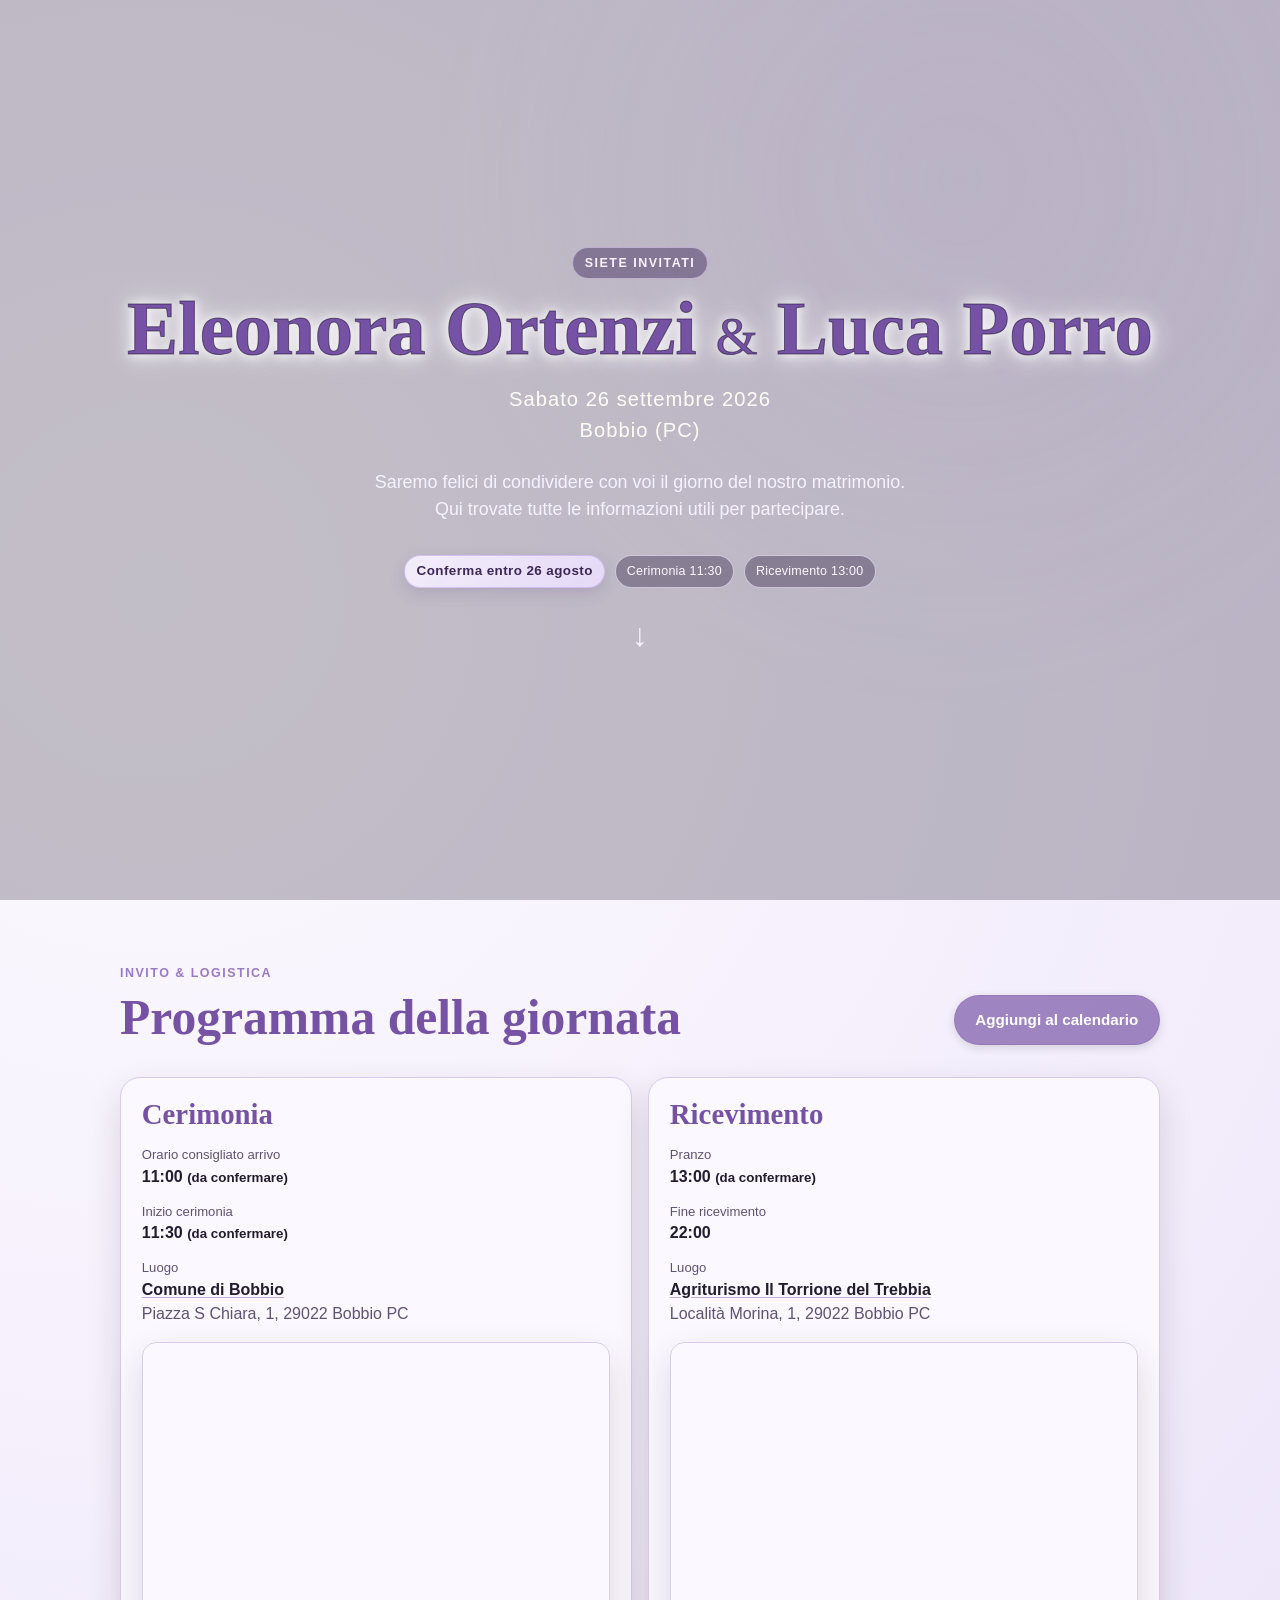
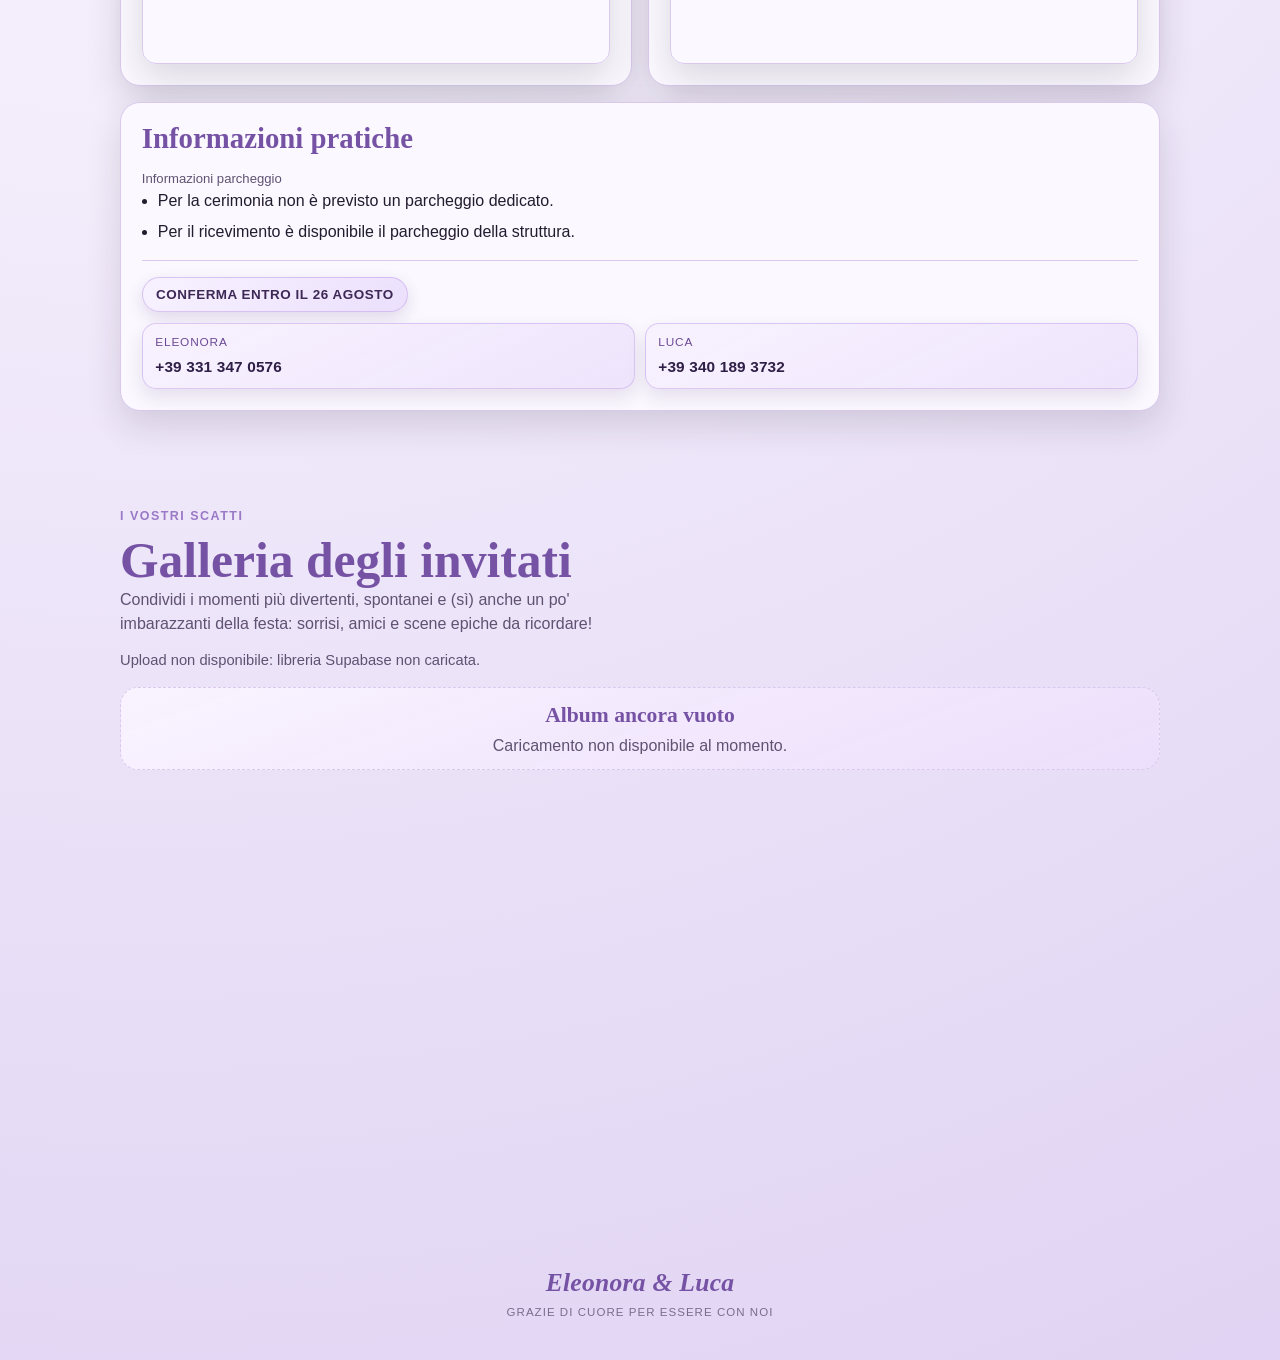
==== index.html @ b0ad031f "feat: improve accessibility and map fallback handling" ====
<!doctype html>
<html lang="it">
  <head>
    <meta charset="UTF-8" />
    <meta name="viewport" content="width=device-width, initial-scale=1.0, viewport-fit=cover" />
    <meta name="theme-color" media="(prefers-color-scheme: light)" content="#e0d3f3" />
    <meta name="theme-color" media="(prefers-color-scheme: dark)" content="#1b1724" />
    <title>Matrimonio Eleonora e Luca</title>
    <meta
      name="description"
      content="Invito al matrimonio di Eleonora Ortenzi e Luca Porro: programma, logistica, mappa e informazioni regalo."
    />
    <link
      rel="preload"
      as="image"
      href="assets/images/hero-light.webp"
      fetchpriority="high"
    />
    <link rel="icon" href="/assets/images/favicon.svg" type="image/svg+xml" />
    <link rel="icon" href="/favicon.png" type="image/png" sizes="32x32" />
    <link rel="shortcut icon" href="/favicon.ico" type="image/x-icon" />
    <link rel="apple-touch-icon" href="/apple-touch-icon.png" />
    <link rel="stylesheet" href="assets/fonts/fonts.css" />
    <link rel="stylesheet" href="styles.min.css" />
  </head>
  <body>
    <a class="skip-link" href="#main-content">Vai al contenuto principale</a>
    <header class="hero" id="top">
      <div class="hero-overlay"></div>
      <picture>
        <source srcset="assets/images/hero-dark.webp" media="(prefers-color-scheme: dark)" />
        <img
          class="hero-photo"
          src="assets/images/hero-light.webp"
          alt="Eleonora e Luca"
          loading="eager"
          fetchpriority="high"
          decoding="async"
          width="1200"
          height="672"
        />
      </picture>
      <div class="hero-content container">
        <p class="eyebrow hero-line">Siete invitati</p>
        <h1 class="hero-line">Eleonora Ortenzi <span>&</span> Luca Porro</h1>
        <p class="hero-date hero-line">Sabato 26 settembre 2026<br />Bobbio (PC)</p>
        <p class="hero-copy hero-line">
          Saremo felici di condividere con voi il giorno del nostro matrimonio.
          <br />Qui trovate tutte le informazioni utili per partecipare.
        </p>
        <div class="hero-badges hero-line" aria-label="Punti chiave della giornata">
          <span class="hero-badge hero-badge-deadline">Conferma entro 26 agosto</span>
          <span class="hero-badge">Cerimonia 11:30</span>
          <span class="hero-badge">Ricevimento 13:00</span>
        </div>
        <a href="#dettagli" class="scroll-cue-only" aria-label="Scorri ai dettagli"
          ><span class="scroll-arrow" aria-hidden="true">↓</span></a
        >
      </div>
    </header>

    <main id="main-content">
      <section class="section invite" id="dettagli">
        <div class="container">
          <div class="section-head program-head">
            <div>
              <p class="eyebrow">Invito & Logistica</p>
              <h2>Programma della giornata</h2>
            </div>
            <a
              class="btn btn-primary"
              id="program-calendar-cta"
              href="assets/calendar/matrimonioeleonoraeluca.ics"
              download
              aria-label="Aggiungi al calendario"
            >
              Aggiungi al calendario
            </a>
          </div>

          <div class="cards-grid program-grid">
            <article class="info-card">
              <h3>Cerimonia</h3>
              <p class="label">Orario consigliato arrivo</p>
              <p class="value">11:00 <small>(da confermare)</small></p>
              <p class="label">Inizio cerimonia</p>
              <p class="value">11:30 <small>(da confermare)</small></p>
              <p class="label">Luogo</p>
              <p class="value">
                <a
                  class="place-link js-map-link"
                  href="https://maps.apple.com/?q=Piazza%20S%20Chiara%2C%201%2C%2029022%20Bobbio%20PC"
                  data-label="Piazza S Chiara, 1, 29022 Bobbio PC"
                  target="_blank"
                  rel="noopener noreferrer"
                  >Comune di Bobbio<br /><span class="address"
                    >Piazza S Chiara, 1, 29022 Bobbio PC</span
                  ></a
                >
              </p>
              <div class="program-map-preview" aria-label="Mappa cerimonia">
                <iframe
                  class="program-map-embed"
                  data-src="https://embed.apple-mapkit.com/v1/embed?center=44.7669%2C9.3854&cameraDistance=475.6549&annotations=%5B%7B%22place%22%3A%22I8F2E9A3E2BA07BFE%22%7D%5D&language=it-IT&colorScheme=adaptive&token=eyJraWQiOiJOSEJaSzRHM1A1IiwidHlwIjoiSldUIiwiYWxnIjoiRVMyNTYifQ.eyJpc3MiOiJEOFVSSjk3UEZQIiwiaWF0IjoxNzc2NDExNzI1LCJvcmlnaW4iOiJ3d3cubHVjYWVsZW9ub3JhLmNvbSIsInNjb3BlIjoibWFwa2l0X2pzIiwiZXhwIjoxNzkzNDg3NjAwfQ.kj8zg_x3Xy-jilOWtFNtoKDtoNHMcQyZ94mWMnDEEvpzFxXF7OlIuaKuA0MHP2CdSH6CIRrdjHng6DvLGBzV4Q"
                  width="500"
                  height="300"
                  frameborder="0"
                  loading="lazy"
                  fetchpriority="low"
                  referrerpolicy="strict-origin-when-cross-origin"
                  allowfullscreen
                  title="Mappa location cerimonia"
                ></iframe>
                <p class="program-map-fallback" data-map-fallback hidden>
                  Se la mappa non si carica, aprila direttamente:
                  <a
                    class="place-link js-map-link"
                    href="https://maps.apple.com/?q=Piazza%20S%20Chiara%2C%201%2C%2029022%20Bobbio%20PC"
                    data-label="Piazza S Chiara, 1, 29022 Bobbio PC"
                    target="_blank"
                    rel="noopener noreferrer"
                    >Apri mappa cerimonia</a
                  >
                </p>
              </div>
            </article>

            <article class="info-card">
              <h3>Ricevimento</h3>
              <p class="label">Pranzo</p>
              <p class="value">13:00 <small>(da confermare)</small></p>
              <p class="label">Fine ricevimento</p>
              <p class="value">22:00</p>
              <p class="label">Luogo</p>
              <p class="value">
                <a
                  class="place-link js-map-link"
                  href="https://maps.apple.com/?q=Agriturismo%20Il%20Torrione%20del%20Trebbia%20Localita%20Morina%201%2029022%20Bobbio%20PC"
                  data-lat="44.76504"
                  data-lon="9.39456"
                  data-label="Agriturismo Il Torrione del Trebbia Località Morina 1 29022 Bobbio PC"
                  target="_blank"
                  rel="noopener noreferrer"
                  >Agriturismo Il Torrione del Trebbia<br /><span class="address"
                    >Località Morina, 1, 29022 Bobbio PC</span
                  ></a
                >
              </p>
              <div class="program-map-preview" aria-label="Mappa ricevimento">
                <iframe
                  class="program-map-embed"
                  data-src="https://embed.apple-mapkit.com/v1/embed?center=44.7816%2C9.3866&cameraDistance=475.5354&annotations=%5B%7B%22place%22%3A%22I79B02C5D7F669F66%22%7D%5D&language=it-IT&colorScheme=adaptive&token=eyJraWQiOiJOSEJaSzRHM1A1IiwidHlwIjoiSldUIiwiYWxnIjoiRVMyNTYifQ.eyJpc3MiOiJEOFVSSjk3UEZQIiwiaWF0IjoxNzc2NDExNzI1LCJvcmlnaW4iOiJ3d3cubHVjYWVsZW9ub3JhLmNvbSIsInNjb3BlIjoibWFwa2l0X2pzIiwiZXhwIjoxNzkzNDg3NjAwfQ.kj8zg_x3Xy-jilOWtFNtoKDtoNHMcQyZ94mWMnDEEvpzFxXF7OlIuaKuA0MHP2CdSH6CIRrdjHng6DvLGBzV4Q"
                  width="500"
                  height="300"
                  frameborder="0"
                  loading="lazy"
                  fetchpriority="low"
                  referrerpolicy="strict-origin-when-cross-origin"
                  allowfullscreen
                  title="Mappa location ricevimento"
                ></iframe>
                <p class="program-map-fallback" data-map-fallback hidden>
                  Se la mappa non si carica, aprila direttamente:
                  <a
                    class="place-link js-map-link"
                    href="https://maps.apple.com/?q=Agriturismo%20Il%20Torrione%20del%20Trebbia%20Localita%20Morina%201%2029022%20Bobbio%20PC"
                    data-lat="44.76504"
                    data-lon="9.39456"
                    data-label="Agriturismo Il Torrione del Trebbia Località Morina 1 29022 Bobbio PC"
                    target="_blank"
                    rel="noopener noreferrer"
                    >Apri mappa ricevimento</a
                  >
                </p>
              </div>
            </article>

            <article class="info-card program-practical">
              <h3>Informazioni pratiche</h3>
              <p class="label">Informazioni parcheggio</p>
              <ul class="practical-list">
                <li>Per la cerimonia non è previsto un parcheggio dedicato.</li>
                <li>Per il ricevimento è disponibile il parcheggio della struttura.</li>
              </ul>
              <div class="contacts-box">
                <p class="label rsvp-deadline">Conferma entro il 26 agosto</p>
                <div class="confirm-chips" aria-label="Contatti conferma">
                  <a class="confirm-chip" href="tel:+393313470576">
                    <span class="confirm-chip-label">Eleonora</span>
                    <span class="confirm-chip-number">+39 331 347 0576</span>
                  </a>
                  <a class="confirm-chip" href="tel:+393401893732">
                    <span class="confirm-chip-label">Luca</span>
                    <span class="confirm-chip-number">+39 340 189 3732</span>
                  </a>
                </div>
              </div>
            </article>

          </div>

        </div>
      </section>

      <section class="section guest-gallery-section" id="foto-invitati">
        <div class="container">
          <div class="guest-gallery-topline">
            <div class="section-head guest-gallery-head">
              <p class="eyebrow">I vostri scatti</p>
              <h2>Galleria degli invitati</h2>
            </div>
            <button class="btn btn-primary" id="guest-upload-trigger" type="button" hidden>
              Aggiungi foto
            </button>
          </div>

          <p class="guest-gallery-copy">
            Condividi i momenti più divertenti, spontanei e (sì) anche un po' imbarazzanti della festa:
            sorrisi, amici e scene epiche da ricordare!
          </p>

          <div class="guest-gallery-empty guest-gallery-teaser" id="guest-gallery-teaser" hidden>
            <strong>Album in arrivo</strong>
            Dal 24 al 29 settembre 2026 si aprirà la condivisione live delle foto.
          </div>

          <input
            id="guest-photos"
            class="visually-hidden"
            type="file"
            accept="image/*"
            multiple
          />
          <label class="visually-hidden" for="guest-photos">Carica foto invitati</label>
          <p class="upload-status" id="upload-status" role="status" aria-live="polite"></p>

          <div class="guest-gallery-live" id="guest-gallery-live">
            <div class="guest-gallery-grid is-empty" id="guest-gallery" aria-live="polite">
              <div class="guest-gallery-empty">
                <strong>Ci siamo quasi</strong>
                Carico le ultime foto condivise...
              </div>
            </div>
          </div>
        </div>
      </section>

      <section class="section gift-section" id="regalo">
        <div class="container">
          <div class="gift-box">
            <p class="eyebrow">Regalo</p>
            <h2>Un pensiero per il nostro viaggio insieme</h2>
            <p>
              La vostra presenza sarà il regalo più bello. Se desiderate farci un
              pensiero, potete contribuire al nostro viaggio di nozze.
            </p>
            <div class="iban-box">
              <p class="label">IBAN</p>
              <p class="iban-hint">Clicca per copiare</p>
              <p
                class="iban iban-copy"
                id="iban-text"
                role="button"
                tabindex="0"
                aria-label="Copia IBAN"
              >
                IT64N0306909504100000063522
              </p>
              <p class="copy-feedback" id="copy-feedback" role="status" aria-live="polite"></p>
            </div>
            <p class="causal">Causale facoltativa: “Regalo matrimonio Eleonora e Luca”</p>
          </div>
        </div>
      </section>

    </main>

    <div class="photo-lightbox" id="photo-lightbox" aria-hidden="true">
      <button class="lightbox-close" id="lightbox-close" type="button" aria-label="Chiudi foto">
        ×
      </button>
      <button class="lightbox-nav lightbox-prev" id="lightbox-prev" type="button" aria-label="Foto precedente">
        ‹
      </button>
      <figure class="lightbox-frame">
        <img id="lightbox-image" alt="Foto invitati a schermo intero" />
      </figure>
      <button class="lightbox-nav lightbox-next" id="lightbox-next" type="button" aria-label="Foto successiva">
        ›
      </button>
    </div>

    <div class="author-modal" id="author-modal" aria-hidden="true">
      <div class="author-modal-dialog" role="dialog" aria-modal="true" aria-labelledby="author-modal-title">
        <button class="author-modal-close" id="author-modal-close" type="button" aria-label="Chiudi">
          ×
        </button>
        <p class="eyebrow">Prima di caricare</p>
        <h3 id="author-modal-title">Come ti chiami?</h3>
        <p class="author-modal-copy">Usiamo il tuo nome come autore delle foto.</p>
        <form class="author-modal-form" id="author-modal-form">
          <label class="author-modal-label" for="author-name-input">Nome</label>
          <input
            class="author-modal-input"
            id="author-name-input"
            name="authorName"
            type="text"
            maxlength="40"
            autocomplete="name"
            required
          />
          <p class="author-modal-error" id="author-modal-error" role="status" aria-live="polite"></p>
          <div class="author-modal-actions">
            <button class="btn btn-secondary" id="author-modal-cancel" type="button">Annulla</button>
            <button class="btn btn-primary" type="submit">Continua</button>
          </div>
        </form>
      </div>
    </div>

    <footer class="footer">
      <div class="container">
        <p>Eleonora & Luca</p>
        <p>Grazie di cuore per essere con noi</p>
      </div>
    </footer>

    <script defer src="config.js"></script>
    <script defer src="script.min.js"></script>

    <!--
             .-'-.
            / .-. \
           |  \_/  |     Eleonora + Luca
            \     /      con affetto e qualche riga di codice
             `-.-'
              / \
             /___\

           _   _   _   _   _   _   _   _
          / \ / \ / \ / \ / \ / \ / \ / \
         ( C | r | e | a | t | o |   | d )
          \_/ \_/ \_/ \_/ \_/ \_/ \_/ \_/
           _   _   _   _   _   _   _   _
          / \ / \ / \ / \ / \ / \ / \ / \
         ( a |   | S | e | b | a | s | t )
          \_/ \_/ \_/ \_/ \_/ \_/ \_/ \_/
           _   _   _
          / \ / \ / \
         ( i | a | n )
          \_/ \_/ \_/
                 _
                ( )
                 V
               Sebastiano
    -->
  </body>
</html>
---- styles.min.css ----
:root{--bg:#f2ecfb;--bg-soft:#e8ddf6;--card:#fbf8ff;--text:#231b2e;--muted:#5f5272;--accent:#9a79c6;--accent-dark:#7552a4;--border:#d8c9ed;--shadow:0 14px 35px rgba(35, 27, 46, 0.14);--shadow-hover:0 18px 42px rgba(35, 27, 46, 0.2);--content-gutter:clamp(16px, 4vw, 40px);color-scheme:light dark}*{box-sizing:border-box}[hidden]{display:none!important}html{scroll-behavior:smooth;background:radial-gradient(circle at 12% 20%,#fdfaff 0,var(--bg) 45%,#e0d3f3 100%);min-height:100%;-webkit-text-size-adjust:100%;text-size-adjust:100%}body{margin:0;font-family:Manrope,sans-serif;color:var(--text);background:radial-gradient(circle at 12% 20%,#fdfaff 0,var(--bg) 45%,#e0d3f3 100%);line-height:1.5;min-height:100%;position:relative;overflow-x:hidden}.skip-link{position:absolute;left:12px;top:-44px;z-index:9999;padding:.55rem .85rem;border-radius:.6rem;background:#1f1730;color:#fff;text-decoration:none;font-weight:700;transition:top 120ms}.skip-link:focus-visible{top:12px;outline:#fff solid 2px;outline-offset:2px}body::after,body::before{content:"";position:fixed;width:clamp(220px,32vw,420px);aspect-ratio:1;border-radius:50%;pointer-events:none;z-index:-1;filter:blur(5px);opacity:.45;animation:24s ease-in-out infinite ambientBlob}body::before{top:-80px;right:-110px;background:radial-gradient(circle,rgba(214,178,255,.48),transparent 70%)}body::after{bottom:-110px;left:-90px;background:radial-gradient(circle,rgba(142,192,255,.4),transparent 70%);animation-delay:-8s}@keyframes ambientBlob{0%,100%{transform:translate3d(0,0,0) scale(1)}50%{transform:translate3d(14px,-18px,0) scale(1.07)}}img{max-width:100%;display:block}.container{width:min(1120px,100%);margin:0 auto;padding-left:var(--content-gutter);padding-right:var(--content-gutter)}main{padding-left:max(0px,calc(constant(safe-area-inset-left) - var(--content-gutter)));padding-right:max(0px,calc(constant(safe-area-inset-right) - var(--content-gutter)));padding-left:max(0px,calc(env(safe-area-inset-left) - var(--content-gutter)));padding-right:max(0px,calc(env(safe-area-inset-right) - var(--content-gutter)))}.section{padding:2rem 0;scroll-margin-top:calc(env(safe-area-inset-top) + 0.75rem)}main>.section:first-of-type{padding:4rem 0}main .section{content-visibility:auto;contain-intrinsic-size:1px 860px}.eyebrow{text-transform:uppercase;letter-spacing:.12em;color:var(--accent);font-size:.78rem;font-weight:600;margin:0 0 .5rem}h1,h2,h3{font-family:"EB Garamond",serif;line-height:1.1;margin:0;color:var(--accent-dark)}h1{font-size:clamp(2.4rem, 6vw, 5rem);font-weight:600}h2{font-size:clamp(2rem, 4vw, 3.1rem);font-weight:600}h3{font-size:1.8rem;margin-bottom:.9rem}p{margin:0}.btn{display:inline-flex;align-items:center;justify-content:center;border:1px solid rgba(130,103,165,.26);text-decoration:none;border-radius:999px;padding:.8rem 1.3rem;font-weight:600;font-size:.95rem;color:#fff;background:rgba(117,82,164,.68);box-shadow:0 3px 10px rgba(35,27,46,.14);transition:background-color 180ms,border-color 180ms,box-shadow 180ms,transform 180ms,filter 180ms;cursor:pointer;position:relative;overflow:hidden}.btn-primary{border-color:rgba(130,103,165,.32);background:rgba(117,82,164,.68)}.btn:focus-visible,.btn:hover{transform:translateY(-1px);box-shadow:0 6px 14px rgba(35,27,46,.18);filter:saturate(112%)}.btn:focus-visible{outline:rgba(117,82,164,.35) solid 2px;outline-offset:2px}.btn-primary:focus-visible,.btn-primary:hover{background:rgba(107,74,151,.76)}.btn-secondary{border-color:rgba(130,103,165,.24);color:var(--accent-dark);background:rgba(255,255,255,.52)}.btn-secondary:focus-visible,.btn-secondary:hover{background:rgba(255,255,255,.62)}.hero{position:relative;min-height:100vh;min-height:100dvh;min-height:100svh;display:flex;align-items:center;overflow:hidden;padding-top:0;padding-bottom:calc(1rem + env(safe-area-inset-bottom))}.hero-photo{position:absolute;inset:0;width:100%;height:100%;object-fit:cover;z-index:0;transition:transform .3s ease-out}.hero-overlay{position:absolute;inset:0;background:linear-gradient(to top,rgba(28,20,41,.26),rgba(28,20,41,.26)),radial-gradient(circle at 75% 20%,rgba(230,210,255,.14),transparent 44%);z-index:1}.hero-content{position:relative;z-index:2;color:#fffdf8;text-align:center;padding-top:calc(1rem + env(safe-area-inset-top));padding-left:calc(var(--content-gutter) + env(safe-area-inset-left));padding-right:calc(var(--content-gutter) + env(safe-area-inset-right))}.hero-line{opacity:1;transform:none}.hero-content h1{-webkit-text-stroke:1px rgba(34,21,54,0.6);text-stroke:1px rgba(34,21,54,0.6);text-shadow:0 0 26px rgba(255,255,255,.92),0 0 10px rgba(255,255,255,.75),0 2px 14px rgba(255,255,255,.55)}.hero-content .eyebrow{display:inline-block;color:#f9f2ff;background:rgba(63,41,93,.46);border:1px solid rgba(238,224,255,.55);border-radius:999px;padding:.35rem .75rem}.hero-content h1 span{font-size:.7em;font-weight:500}.hero-date{margin-top:.8rem;font-size:1.26rem;letter-spacing:.05em}.hero-copy{width:min(660px,90%);margin:1.5rem auto 2rem;font-size:1.12rem;line-height:1.5;color:#f6f1ff}.hero-badges{display:flex;gap:.6rem;justify-content:center;flex-wrap:wrap;margin-top:.35rem;margin-bottom:1.35rem}.hero-badge{display:inline-flex;align-items:center;border-radius:999px;padding:.34rem .7rem;border:1px solid rgba(246,235,255,.65);background:rgba(32,18,52,.35);color:#fff8ff;font-size:.78rem;letter-spacing:.02em}.hero-badge-deadline{font-size:.84rem;font-weight:800;letter-spacing:.03em;border:1px solid rgba(182,146,228,.46);background:linear-gradient(140deg,rgba(247,241,255,.92),rgba(233,220,252,.9));color:#3d2856;box-shadow:0 6px 16px rgba(89,59,127,.16)}.scroll-cue-only{display:inline-flex;align-items:center;justify-content:center;margin-top:.6rem;text-decoration:none;color:#f9f2ff;opacity:.95;transition:opacity 220ms}.scroll-cue-only:focus-visible,.scroll-cue-only:hover{opacity:1}.scroll-arrow{display:inline-block;font-size:2rem;line-height:1;animation:1.2s ease-in-out infinite scrollHint}@keyframes scrollHint{0%,100%{transform:translateY(0);opacity:.9}50%{transform:translateY(4px);opacity:1}}.section-head{margin-bottom:2rem}.program-head{display:flex;justify-content:space-between;align-items:flex-end;gap:1rem;flex-wrap:nowrap}.program-head>div{min-width:0;flex:1}#program-calendar-cta{flex-shrink:0;white-space:nowrap}.cards-grid{display:grid;grid-template-columns:repeat(3,minmax(0,1fr));gap:1rem}.program-grid{grid-template-columns:repeat(2,minmax(0,1fr))}.program-practical{grid-column:1/-1}.info-card{background:var(--card);border:1px solid var(--border);border-radius:20px;padding:1.3rem;box-shadow:var(--shadow);transition:transform 320ms,box-shadow 320ms,border-color 220ms;transform-style:preserve-3d}.info-card:hover{transform:translateY(-5px);box-shadow:var(--shadow-hover);border-color:rgba(154,121,198,.48)}.label{color:var(--muted);font-size:.82rem;margin-top:.8rem}.value{font-size:1rem;font-weight:600;margin-top:0}.address{display:inline-block;color:var(--muted);font-weight:400}.place-link{color:inherit;text-decoration-color:rgba(117,82,164,0.45);text-underline-offset:2px}.place-link:focus-visible,.place-link:hover{color:var(--accent-dark)}.practical-list{padding-left:1rem;margin:0}.practical-list li+li{margin-top:.45rem}.contacts-box{margin-top:1rem;padding-top:1rem;border-top:1px solid var(--border)}.rsvp-deadline{display:inline-block;margin-top:0;margin-bottom:.7rem;padding:.4rem .82rem;border-radius:999px;font-size:.84rem;font-weight:800;letter-spacing:.04em;text-transform:uppercase;color:#3d2856;border:1px solid rgba(182,146,228,.46);background:linear-gradient(140deg,rgba(247,241,255,.92),rgba(233,220,252,.9));box-shadow:0 6px 16px rgba(89,59,127,.16)}.confirm-chips{display:grid;grid-template-columns:repeat(2,minmax(0,1fr));gap:.6rem}.confirm-chip{display:flex;flex-direction:column;gap:.18rem;padding:.62rem .78rem;border-radius:14px;border:1px solid rgba(182,146,228,.42);background:linear-gradient(155deg,rgba(248,242,255,.95),rgba(236,225,252,.9));color:#2f1f46;text-decoration:none;box-shadow:0 8px 18px rgba(69,43,102,.12);transition:transform 180ms,box-shadow 180ms,border-color 180ms}.confirm-chip:focus-visible,.confirm-chip:hover{transform:translateY(-2px);border-color:rgba(145,107,201,.55);box-shadow:0 10px 22px rgba(69,43,102,.18)}.confirm-chip-label{font-size:.74rem;letter-spacing:.07em;text-transform:uppercase;color:#6b4a95}.confirm-chip-number{font-size:.96rem;font-weight:700;letter-spacing:.01em}.program-map-preview{position:relative;border-radius:14px;overflow:hidden;border:1px solid var(--border);background:rgba(251,248,255,.85);box-shadow:var(--shadow);margin-top:1rem;transition:transform .3s}.info-card:hover .program-map-preview{transform:translateY(-2px) scale(1.01)}.program-map-embed{display:block;width:100%;height:320px;min-height:320px;border:0;background:0 0}.program-map-fallback{margin:0;padding:.7rem .85rem;font-size:.93rem;color:var(--muted);border-top:1px solid rgba(145,107,201,.2);background:rgba(255,255,255,.72)}.guest-gallery-copy{color:var(--muted);max-width:60ch}.guest-gallery-live{margin-top:.95rem}.guest-gallery-empty.guest-gallery-teaser{margin:1.2rem 0 .6rem}.guest-gallery-topline{display:flex;justify-content:space-between;align-items:center;gap:1rem}.guest-gallery-head{margin-bottom:0}.gallery-page-title{font-size:clamp(2rem, 4.5vw, 3.2rem)}.guest-gallery-topline .btn{flex-shrink:0}.gallery-page .section{padding-top:calc(2.2rem + env(safe-area-inset-top));padding-bottom:calc(2.4rem + env(safe-area-inset-bottom));background:0 0}.gallery-page .container,.gallery-page main{background:0 0}.gallery-page{min-height:100vh}.gallery-page main .section{content-visibility:visible;contain-intrinsic-size:auto}.gallery-page .guest-gallery-topline{animation:420ms both galleryFadeUp}.gallery-page .guest-gallery-copy{animation:460ms 80ms both galleryFadeUp}.gallery-page .upload-status{animation:460ms 130ms both galleryFadeUp}.gallery-page .guest-gallery-grid{animation:.5s 170ms both galleryFadeUp}@keyframes galleryFadeUp{from{opacity:0;transform:translateY(12px)}to{opacity:1;transform:translateY(0)}}.upload-status{margin:.8rem 0 0;color:var(--muted);font-size:.92rem}.btn:disabled{opacity:.6;cursor:not-allowed;transform:none}.visually-hidden{position:absolute;width:1px;height:1px;padding:0;margin:-1px;overflow:hidden;clip:rect(0,0,0,0);white-space:nowrap;border:0}.guest-gallery-grid{margin-top:1rem;display:grid;grid-template-columns:repeat(12,minmax(0,1fr));grid-auto-flow:dense;gap:.72rem;padding:.1rem}.guest-gallery-grid.is-empty{display:block;padding:0;width:100%;max-width:none}.guest-gallery-grid::-webkit-scrollbar{display:none}.guest-photo-card{margin:0;position:relative;grid-column:span 3;border-radius:16px;overflow:hidden;cursor:zoom-in;background:rgba(255,255,255,.42);border:1px solid rgba(114,93,144,.16);transition:transform .3s,box-shadow .3s,border-color .3s}.guest-photo-card.is-loading::after{content:'';position:absolute;inset:0;z-index:1;background-image:linear-gradient(110deg,rgba(255,255,255,0) 28%,rgba(255,255,255,.68) 50%,rgba(255,255,255,0) 72%);background-size:220% 100%;animation:1.15s linear infinite guestPhotoShimmer;pointer-events:none}.guest-photo-card:hover{transform:translateY(-4px);box-shadow:0 14px 26px rgba(16,10,24,.24);border-color:rgba(154,121,198,.42)}.guest-photo-card::before{content:'';display:block;padding-top:118%}.guest-photo-card.is-wide{grid-column:span 6}.guest-photo-card.is-tall{grid-column:span 3}.guest-photo-card.is-wide::before{padding-top:60%}.guest-photo-card.is-tall::before{padding-top:145%}.guest-photo-card img{position:absolute;inset:0;width:100%;display:block;border-radius:0;border:0;box-shadow:none;height:100%;opacity:0;object-fit:cover;transition:transform 550ms,opacity 260ms}.guest-photo-card img.is-loaded{opacity:1}.guest-photo-card:hover img{transform:scale(1.06)}.guest-photo-author{position:absolute;left:0;right:0;bottom:0;margin:0;padding:1.1rem .8rem .65rem;font-size:.8rem;font-weight:600;letter-spacing:.01em;color:rgba(255,251,255,.96);background:linear-gradient(to top,rgba(19,12,30,.62),rgba(19,12,30,0));text-shadow:0 1px 2px rgba(8,5,12,.35);pointer-events:none}@keyframes guestPhotoShimmer{0%{background-position:130% 0}100%{background-position:-130% 0}}.guest-gallery-empty{width:100%;max-width:none;margin:0;padding:.68rem .78rem;border-radius:18px;border:1px dashed var(--border);background:linear-gradient(160deg,rgba(250,244,255,.94),rgba(236,222,251,.92));color:var(--muted);text-align:center;box-sizing:border-box}.guest-gallery-empty strong{display:block;color:var(--accent-dark);font-family:"EB Garamond",serif;font-size:1.35rem;margin-bottom:.18rem}.gallery-sentinel{height:1px}.photo-lightbox{position:fixed;inset:0;z-index:40;display:none;align-items:center;justify-content:center;gap:.8rem;background:rgba(10,8,16,.88);padding:1rem}.photo-lightbox.is-open{display:flex}.author-modal{position:fixed;inset:0;z-index:45;display:none;align-items:center;justify-content:center;padding:1rem;background:rgba(20,14,30,.42);backdrop-filter:blur(4px);-webkit-backdrop-filter:blur(4px)}.author-modal.is-open{display:flex}.author-modal-dialog{position:relative;width:min(460px,100%);padding:1.25rem 1.25rem 1.1rem;border-radius:18px;border:1px solid rgba(133,109,166,.24);background:linear-gradient(160deg,rgba(251,246,255,.97),rgba(242,233,252,.94));box-shadow:0 16px 38px rgba(32,24,45,.2)}.author-modal-close{position:absolute;top:.7rem;right:.7rem;width:2rem;height:2rem;border-radius:999px;border:1px solid rgba(133,109,166,.26);background:rgba(255,255,255,.65);color:var(--accent-dark);cursor:pointer;font-size:1.35rem;line-height:1}.author-modal-copy{margin-top:.55rem;color:var(--muted)}.author-modal-form{margin-top:1rem}.author-modal-label{display:block;margin-bottom:.38rem;font-size:.83rem;font-weight:600;color:var(--muted)}.author-modal-input{width:100%;border:1px solid rgba(133,109,166,.26);border-radius:12px;padding:.7rem .82rem;font:inherit;color:var(--text);background:rgba(255,255,255,.78)}.author-modal-input:focus-visible{outline:rgba(117,82,164,.35) solid 2px;outline-offset:1px}.author-modal-error{min-height:1.2rem;margin-top:.5rem;font-size:.83rem;color:#9b3552}.author-modal-actions{margin-top:.6rem;display:flex;justify-content:flex-end;gap:.55rem}.lightbox-frame{margin:0;width:min(1100px,88vw);height:min(82vh,760px)}.lightbox-frame img{width:100%;height:100%;object-fit:contain;border-radius:14px}.lightbox-close,.lightbox-nav{border:1px solid rgba(255,255,255,.25);background:rgba(255,255,255,.14);color:#fff;cursor:pointer}.lightbox-close{position:absolute;top:1rem;right:1rem;width:2.6rem;height:2.6rem;border-radius:999px;font-size:1.8rem;line-height:1}.lightbox-nav{width:2.6rem;height:2.6rem;border-radius:999px;font-size:1.8rem;line-height:1}body.author-modal-open,body.lightbox-open{overflow:hidden}.gift-box{width:100%;max-width:none;margin:0;box-sizing:border-box;text-align:center;background:linear-gradient(170deg,rgba(244,238,255,.88),rgba(230,218,248,.95));border:1px solid var(--border);border-radius:24px;box-shadow:var(--shadow);padding:clamp(1.2rem,2vw,2.2rem);transition:transform 320ms,box-shadow 320ms}.gift-box:hover{transform:translateY(-4px);box-shadow:var(--shadow-hover)}.gift-section{padding-bottom:2.2rem}.gift-box>p{color:var(--muted);margin-top:1rem}.iban-box{width:100%;max-width:100%;margin:.35rem auto 0;padding:.85rem .8rem;border:1px dashed var(--accent);border-radius:16px;background:rgba(248,244,255,.78);box-sizing:border-box}.iban{font-family:"EB Garamond",serif;font-size:clamp(.98rem, 1.8vw, 1.28rem);font-weight:600;letter-spacing:.015em;font-variant-numeric:tabular-nums;line-height:1.35;white-space:normal;word-break:break-word;overflow-wrap:anywhere;color:var(--accent-dark)}.iban-copy{cursor:pointer}.iban-sep{color:rgba(95,82,114,.32);font-size:.66em;margin:0 .04em}.iban-hint{margin-top:.35rem;font-size:.82rem;color:rgba(95,82,114,.32)}.copy-feedback{min-height:1.4rem;margin-top:.5rem;font-size:.9rem;color:var(--accent-dark)}.causal{margin-top:1rem;font-size:.95rem}.checklist-grid{display:grid;grid-template-columns:repeat(2,minmax(0,1fr));gap:.9rem}.check-card{padding:1.1rem;border:1px solid var(--border);border-radius:16px;background:var(--card)}.check-card ul{margin:.3rem 0 0;padding-left:1rem}.check-card li+li{margin-top:.35rem}.footer{padding:1.2rem 0 2.4rem;text-align:center;color:rgba(95,82,114,.7)}.footer .container{display:grid;gap:.4rem}.footer p{margin:0}.footer p:first-child{font-family:"EB Garamond",serif;font-size:clamp(1.25rem, 2.2vw, 1.6rem);font-weight:600;font-style:italic;letter-spacing:.01em;line-height:1.15;color:var(--accent-dark);text-shadow:none}.footer p:last-child{font-family:Manrope,sans-serif;font-size:.72rem;font-weight:500;letter-spacing:.09em;text-transform:uppercase;color:rgba(95,82,114,.8)}.footer p+p{margin-top:0}.easter-egg-target{cursor:pointer;-webkit-user-select:none;user-select:none;-webkit-touch-callout:none;-webkit-tap-highlight-color:transparent}.easter-egg-target:focus-visible{outline:rgba(117,82,164,.45) solid 2px;outline-offset:3px;border-radius:10px}.easter-egg-toast{position:fixed;right:max(.9rem,calc(.9rem + env(safe-area-inset-right)));bottom:max(.9rem,calc(.9rem + env(safe-area-inset-bottom)));width:min(420px,calc(100vw - 1.8rem));border-radius:16px;border:1px solid rgba(133,109,166,.35);background:linear-gradient(160deg,rgba(255,248,228,.96),rgba(244,229,255,.95));box-shadow:0 16px 34px rgba(35,27,46,.24);padding:.92rem .95rem .85rem;z-index:43;opacity:0;transform:translate3d(0,14px,0) scale(.98);transition:opacity 260ms,transform 260ms}.easter-egg-toast.is-visible{opacity:1;transform:translate3d(0,0,0) scale(1)}.easter-egg-toast strong{display:block;color:#5f3a88;font-family:"EB Garamond",serif;font-size:1.2rem;line-height:1.15}.easter-egg-toast p{margin-top:.3rem;color:#47375e;font-size:.94rem;line-height:1.35}.easter-egg-dismiss{margin-top:.6rem;border:1px solid rgba(117,82,164,.24);border-radius:999px;background:rgba(255,255,255,.72);color:#5f3a88;font-size:.82rem;font-weight:700;text-transform:uppercase;letter-spacing:.06em;padding:.3rem .72rem;cursor:pointer}.easter-egg-dismiss:focus-visible{outline:rgba(117,82,164,.35) solid 2px;outline-offset:1px}.easter-confetti-layer{position:fixed;inset:0;z-index:42;overflow:hidden;pointer-events:none}.easter-confetti-piece{position:absolute;top:-12vh;left:0;width:var(--piece-size,10px);height:var(--piece-size,10px);border-radius:3px;background:var(--piece-color,#fff);box-shadow:0 0 0 1px rgba(255,255,255,.25);opacity:0;animation:easterConfettiFall var(--fall-duration,3s) ease-in var(--fall-delay,0s) forwards}@keyframes easterConfettiFall{0%{opacity:0;transform:translate3d(0,-8vh,0) rotate(0)}10%{opacity:.98}100%{opacity:0;transform:translate3d(var(--drift,0),108vh,0) rotate(var(--piece-rotate,180deg))}}.reveal-item{opacity:0;transform:translate3d(0,28px,0);transition:opacity 680ms,transform 680ms}.reveal-item[data-reveal=left]{transform:translate3d(-34px,12px,0)}.reveal-item[data-reveal=right]{transform:translate3d(34px,12px,0)}.reveal-item[data-reveal=zoom]{transform:translate3d(0,18px,0) scale(.96)}.reveal-item.is-visible{opacity:1;transform:translate3d(0,0,0) scale(1)}@media (prefers-color-scheme:dark){:root{--bg:#1b1724;--bg-soft:#231d2f;--card:#2a2238;--text:#f3ecff;--muted:#c2b4db;--accent:#c6a6f4;--accent-dark:#a97ee5;--border:#4f4169;--shadow:0 16px 36px rgba(6, 3, 12, 0.5)}body,html{background:radial-gradient(circle at 12% 20%,#2a2238 0,var(--bg) 45%,#110e18 100%)}.btn{border-color:rgba(198,166,244,.28);background:rgba(90,68,122,.58);color:#f4eaff;box-shadow:0 4px 12px rgba(5,3,10,.26)}.btn-primary{border-color:rgba(198,166,244,.34);background:rgba(122,93,166,.68)}.btn-primary:focus-visible,.btn-primary:hover{background:rgba(134,103,180,.72)}.btn-secondary{border-color:rgba(198,166,244,.26);background:rgba(58,46,78,.5);color:#ecdfff}.btn-secondary:focus-visible,.btn-secondary:hover{background:rgba(66,52,90,.56)}.btn:focus-visible{outline-color:rgba(198,166,244,.42)}.author-modal{background:rgba(8,6,13,.54)}.author-modal-dialog{border-color:rgba(198,166,244,.28);background:linear-gradient(165deg,rgba(45,36,61,.96),rgba(31,25,44,.94));box-shadow:0 16px 34px rgba(5,3,10,.42)}.author-modal-close{border-color:rgba(198,166,244,.28);background:rgba(72,58,98,.58);color:#f4eaff}.author-modal-input{border-color:rgba(198,166,244,.32);color:#f4eaff;background:rgba(75,60,103,.42)}.author-modal-error{color:#ffb6c9}.hero-overlay{background:linear-gradient(to top,rgba(10,7,15,.3),rgba(10,7,15,.3)),radial-gradient(circle at 75% 20%,rgba(156,120,214,.1),transparent 42%);backdrop-filter:blur(10px) saturate(128%);-webkit-backdrop-filter:blur(10px) saturate(128%)}.hero-content .eyebrow{background:rgba(14,10,22,.68);border-color:rgba(206,181,241,.58)}.hero-content h1{-webkit-text-stroke:1px rgba(10,7,16,0.78);text-stroke:1px rgba(10,7,16,0.78)}.program-map-preview{background:rgba(31,26,42,.9)}.guest-gallery-empty{border-color:rgba(198,166,244,.36);background:linear-gradient(160deg,rgba(50,40,69,.94),rgba(35,28,48,.92));color:rgba(226,212,249,.9)}.guest-gallery-empty strong{color:#dcc6ff}.gift-box{background:linear-gradient(170deg,rgba(45,36,62,.92),rgba(30,24,42,.95))}.iban-box{background:rgba(26,21,37,.8)}.iban-hint,.iban-sep{color:rgba(216,198,245,.5)}.footer p:last-child{color:rgba(236,224,255,.9)}.easter-egg-toast{border-color:rgba(198,166,244,.38);background:linear-gradient(165deg,rgba(53,42,70,.96),rgba(39,31,54,.95));box-shadow:0 16px 34px rgba(5,3,10,.46)}.easter-egg-dismiss,.easter-egg-toast p,.easter-egg-toast strong{color:#eedffd}.easter-egg-dismiss{border-color:rgba(198,166,244,.36);background:rgba(98,78,128,.58)}body::before{background:radial-gradient(circle,rgba(156,120,214,.42),transparent 70%)}body::after{background:radial-gradient(circle,rgba(111,146,201,.34),transparent 70%)}.hero-badge{background:rgba(10,8,16,.56);border-color:rgba(214,192,245,.56)}.hero-badge-deadline,.rsvp-deadline{color:#f1e5ff;border-color:rgba(198,166,244,.4);background:linear-gradient(140deg,rgba(66,51,91,.94),rgba(48,37,68,.92));box-shadow:0 8px 18px rgba(8,5,14,.34)}.confirm-chip{border-color:rgba(198,166,244,.34);background:linear-gradient(155deg,rgba(60,46,83,.94),rgba(45,35,63,.92));color:#f2e8ff;box-shadow:0 10px 20px rgba(6,3,12,.34)}.confirm-chip:focus-visible,.confirm-chip:hover{border-color:rgba(198,166,244,.52);box-shadow:0 12px 24px rgba(6,3,12,.42)}.confirm-chip-label{color:rgba(215,193,246,.95)}}@media (max-width:980px){.program-head{align-items:center}.cards-grid{grid-template-columns:1fr}.program-practical{grid-column:auto}.program-map-embed{height:300px;min-height:300px}.guest-photo-card{grid-column:span 4}.guest-photo-card.is-wide{grid-column:span 8}.guest-photo-card.is-tall{grid-column:span 4}.guest-gallery-topline{flex-wrap:wrap;align-items:flex-start}}@media (min-width:2560px){.container{width:min(1400px,100%)}.section{padding:2.6rem 0}main>.section:first-of-type{padding:4.8rem 0}h1{font-size:clamp(3rem, 4.4vw, 5.8rem)}h2{font-size:clamp(2.3rem, 3vw, 3.7rem)}.hero-date{font-size:1.36rem}.hero-copy{width:min(760px,85%);font-size:1.2rem}.hero-badges{gap:.72rem;margin-bottom:1.6rem}.hero-badge{font-size:.86rem;padding:.4rem .82rem}.cards-grid{gap:1.3rem}.info-card{padding:1.55rem;border-radius:24px}.label{font-size:.9rem}.value{font-size:1.08rem}.program-map-embed{height:380px;min-height:380px}.guest-gallery-copy{max-width:68ch;font-size:1.04rem}.gallery-page-title{font-size:clamp(2.3rem, 3.2vw, 4rem)}.gallery-page .section{padding-top:calc(3rem + env(safe-area-inset-top));padding-bottom:calc(3.2rem + env(safe-area-inset-bottom))}.guest-gallery-grid{gap:.92rem}.guest-photo-card{border-radius:20px}.guest-photo-author{font-size:.86rem;padding:1.2rem .9rem .72rem}}@media (min-width:3200px){:root{--content-gutter:clamp(32px, 3vw, 64px)}.container{width:min(1560px,100%)}.section{padding:3.1rem 0}main>.section:first-of-type{padding:5.4rem 0}h1{font-size:clamp(3.4rem, 4.1vw, 6.4rem)}h2{font-size:clamp(2.5rem, 2.8vw, 4.1rem)}.hero-copy{width:min(860px,82%);font-size:1.28rem;line-height:1.56}.hero-badges{gap:.9rem;margin-top:.55rem;margin-bottom:1.9rem}.hero-badge{font-size:.92rem;padding:.45rem .92rem}.hero-overlay{background:linear-gradient(to top,rgba(28,20,41,.24),rgba(28,20,41,.2)),radial-gradient(circle at 74% 18%,rgba(230,210,255,.14),transparent 46%)}body::after,body::before{width:clamp(320px,22vw,620px);opacity:.52}.cards-grid{gap:1.55rem}.info-card{padding:1.8rem;border-radius:26px}.program-map-embed{height:430px;min-height:430px}.gallery-page .section{padding-top:calc(3.5rem + env(safe-area-inset-top));padding-bottom:calc(3.8rem + env(safe-area-inset-bottom))}.gallery-page-title{font-size:clamp(2.7rem, 2.9vw, 4.6rem)}.guest-gallery-grid{gap:1.08rem}.guest-photo-card{border-radius:22px}.guest-photo-author{font-size:.9rem;padding:1.25rem .95rem .78rem}}@media (max-width:640px){body::after,body::before{animation:none;opacity:.3}.gallery-page .section{padding-top:calc(1.2rem + env(safe-area-inset-top));padding-bottom:calc(1.6rem + env(safe-area-inset-bottom))}.btn{padding:.62rem 1rem;font-size:.86rem}#program-calendar-cta{padding:.5rem .82rem;font-size:.78rem}.guest-gallery-topline{flex-wrap:nowrap;align-items:center;gap:.55rem}.guest-gallery-head{min-width:0}.guest-gallery-topline .btn{padding:.42rem .72rem;font-size:.74rem;line-height:1.1;white-space:nowrap}.hero{min-height:100svh}.hero-copy{margin-bottom:1.4rem}.hero-badges{margin-bottom:1rem;gap:.42rem}.hero-badge{font-size:.72rem;padding:.3rem .6rem}.hero-badge-deadline{font-size:.8rem;padding:.34rem .72rem}.rsvp-deadline{font-size:.84rem;padding:.32rem .6rem}.confirm-chips{grid-template-columns:1fr;gap:.5rem}.confirm-chip{padding:.56rem .7rem}.confirm-chip-number{font-size:.9rem}.checklist-grid{grid-template-columns:1fr}.guest-gallery-grid{grid-template-columns:repeat(2,minmax(0,1fr));gap:.55rem}.guest-photo-card{grid-column:span 1}.guest-photo-card::before{padding-top:100%}.guest-photo-card.is-tall,.guest-photo-card.is-wide{grid-column:span 2}.guest-photo-card.is-wide::before{padding-top:62%}.guest-photo-card.is-tall::before{padding-top:130%}.lightbox-frame{width:100%;height:76vh}.lightbox-nav{display:none}.easter-egg-toast{width:min(450px,calc(100vw - 1.2rem));right:max(.6rem,calc(.6rem + env(safe-area-inset-right)));bottom:max(.6rem,calc(.6rem + env(safe-area-inset-bottom)));padding:.82rem .78rem .76rem}.easter-egg-toast strong{font-size:1.07rem}.easter-egg-toast p{font-size:.9rem}}@media (hover:hover) and (pointer:fine){.gift-box:hover,.guest-photo-card:hover,.guest-photo-card:hover img,.info-card:hover{will-change:transform}}@media (prefers-reduced-motion:reduce){.gallery-page .guest-gallery-copy,.gallery-page .guest-gallery-grid,.gallery-page .guest-gallery-topline,.gallery-page .upload-status{animation:none!important}*,::after,::before{animation-duration:0s!important;animation-iteration-count:1!important;transition-duration:0s!important;scroll-behavior:auto!important}.hero-line,.reveal-item{opacity:1!important;transform:none!important}.easter-confetti-layer{display:none!important}}
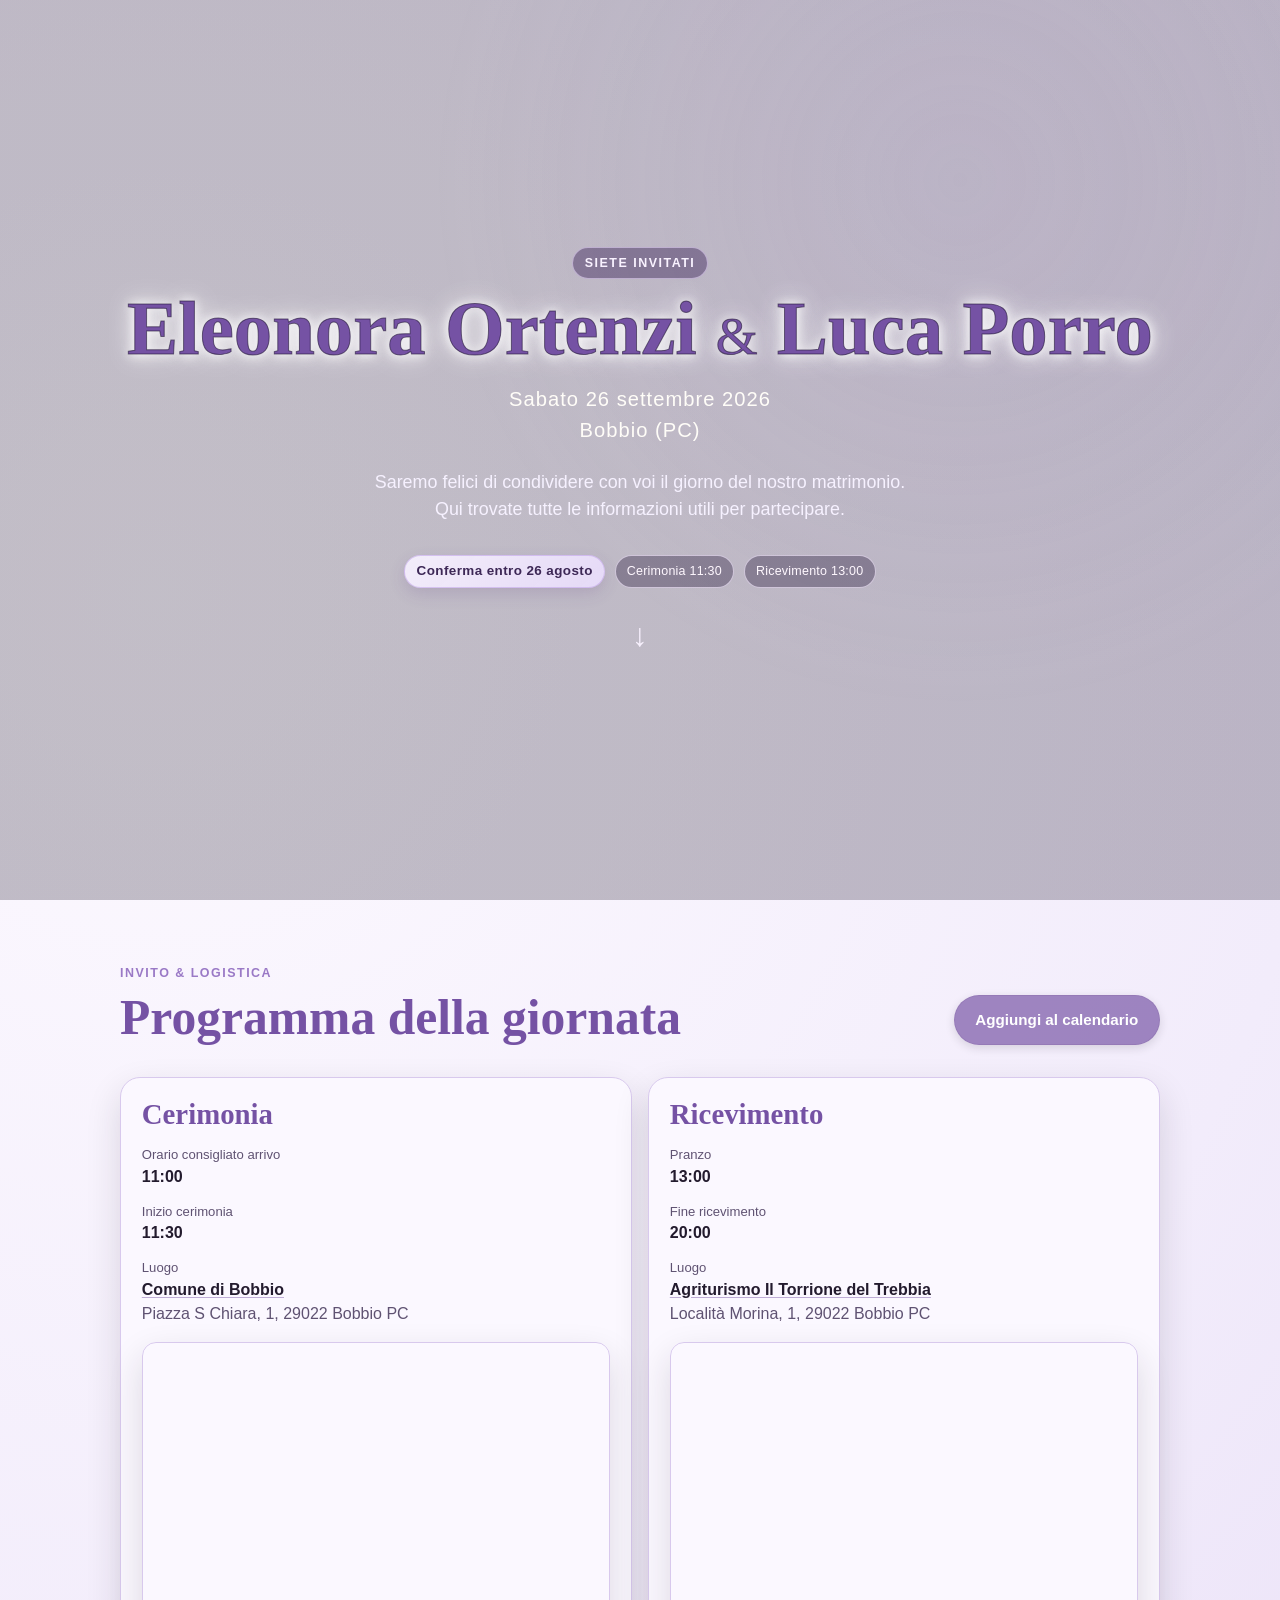
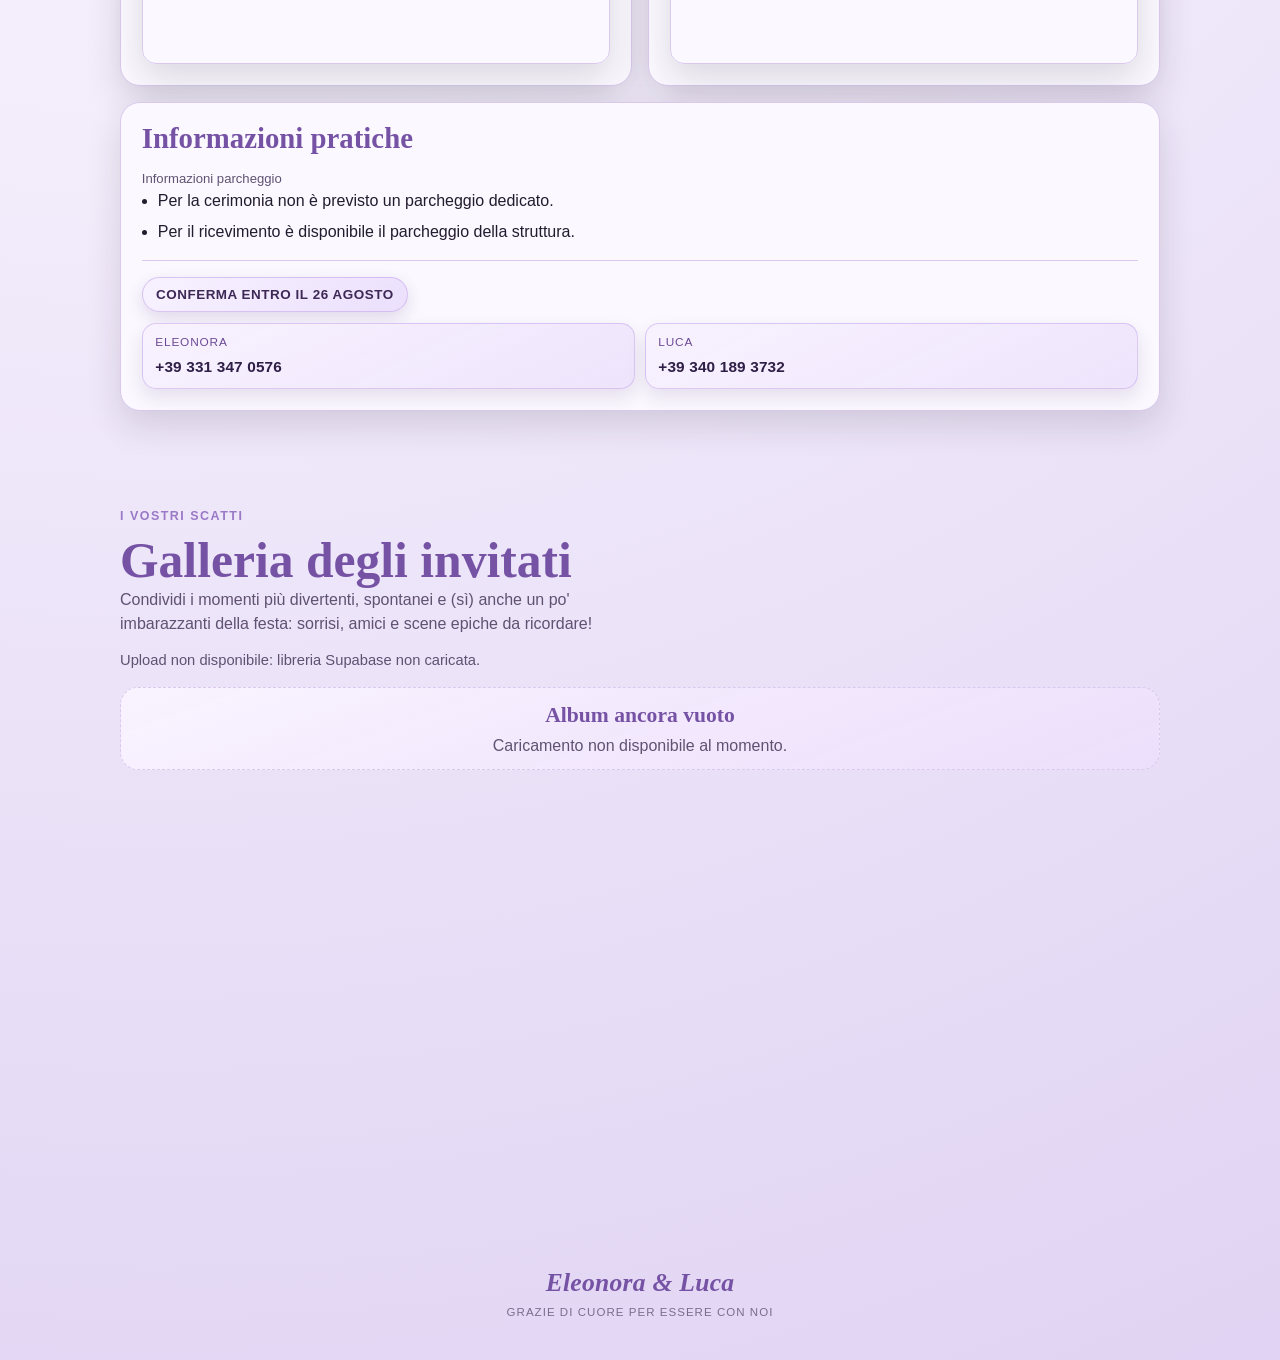
==== commit b67c98b1: "fix: update confirmed wedding schedule times" ====
--- a/index.html
+++ b/index.html
@@ -82,9 +82,9 @@
             <article class="info-card">
               <h3>Cerimonia</h3>
               <p class="label">Orario consigliato arrivo</p>
-              <p class="value">11:00 <small>(da confermare)</small></p>
+              <p class="value">11:00</p>
               <p class="label">Inizio cerimonia</p>
-              <p class="value">11:30 <small>(da confermare)</small></p>
+              <p class="value">11:30</p>
               <p class="label">Luogo</p>
               <p class="value">
                 <a
@@ -128,9 +128,9 @@
             <article class="info-card">
               <h3>Ricevimento</h3>
               <p class="label">Pranzo</p>
-              <p class="value">13:00 <small>(da confermare)</small></p>
+              <p class="value">13:00</p>
               <p class="label">Fine ricevimento</p>
-              <p class="value">22:00</p>
+              <p class="value">20:00</p>
               <p class="label">Luogo</p>
               <p class="value">
                 <a
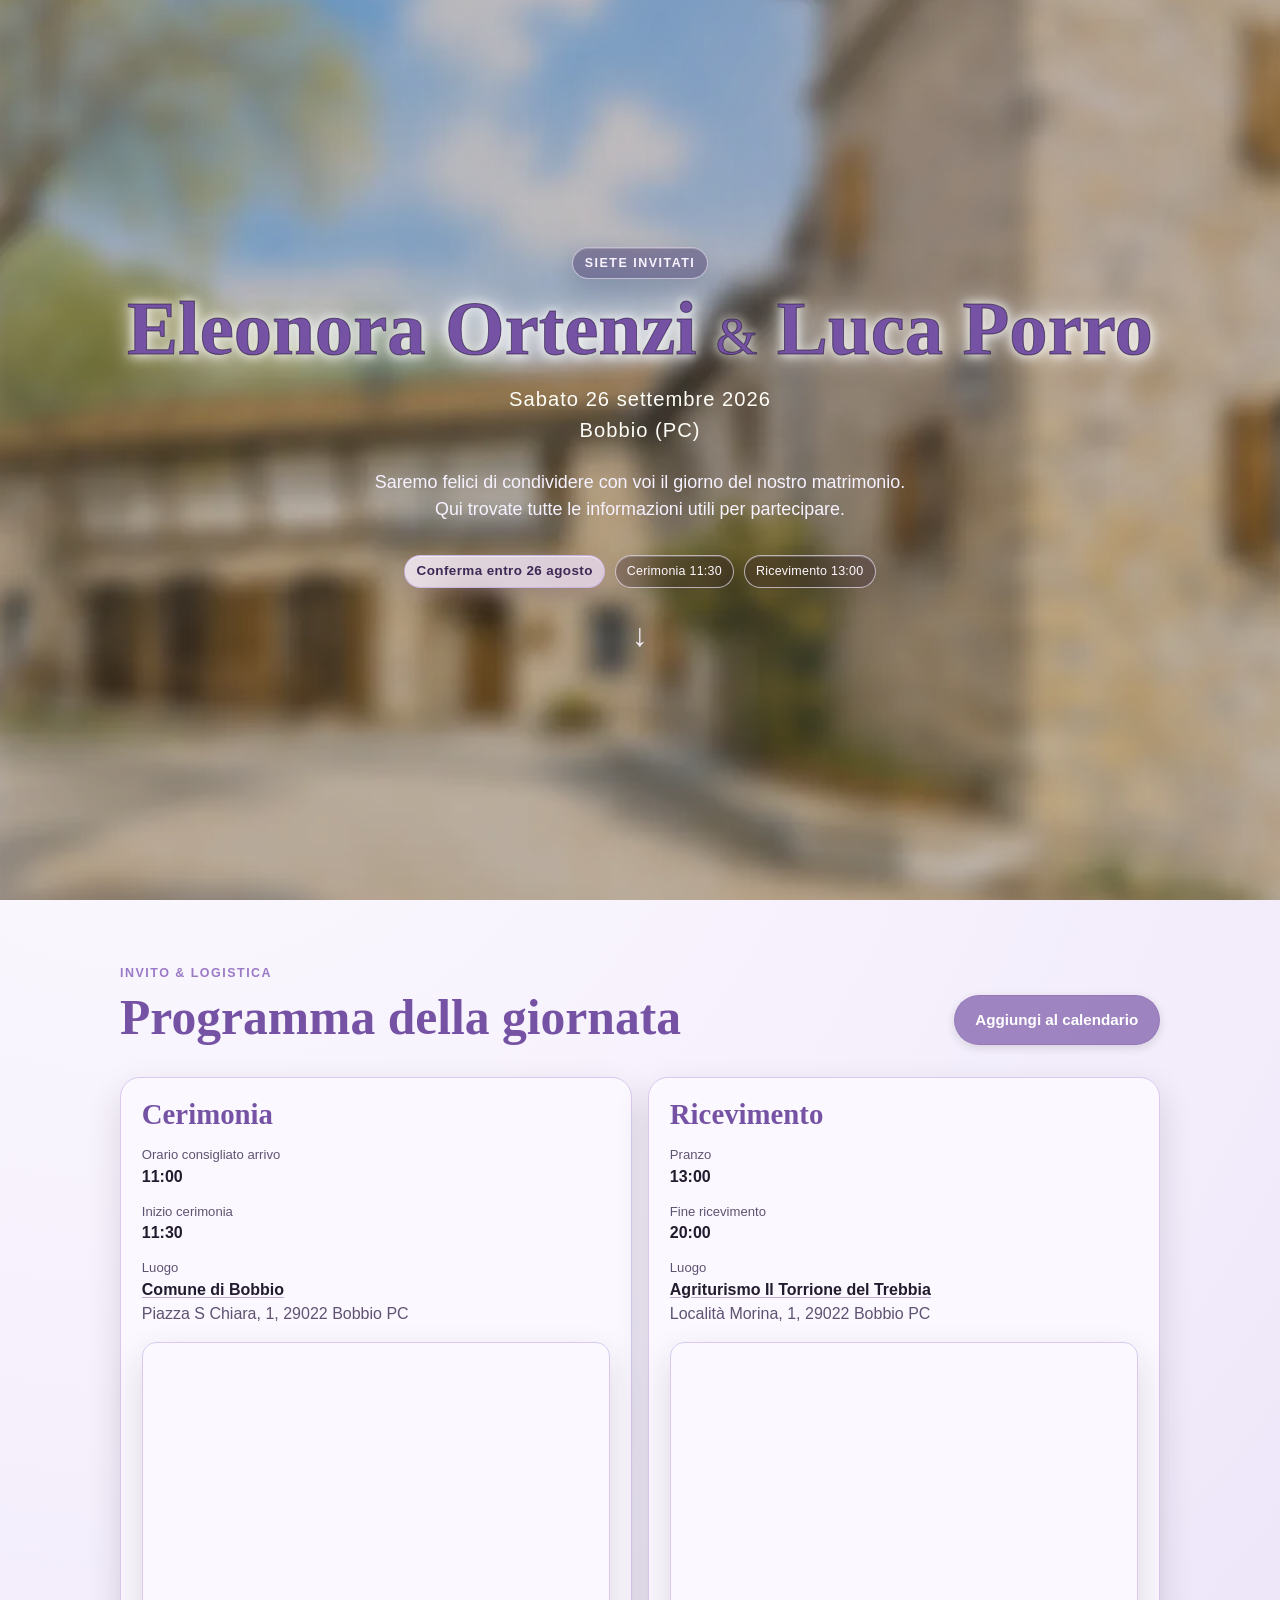
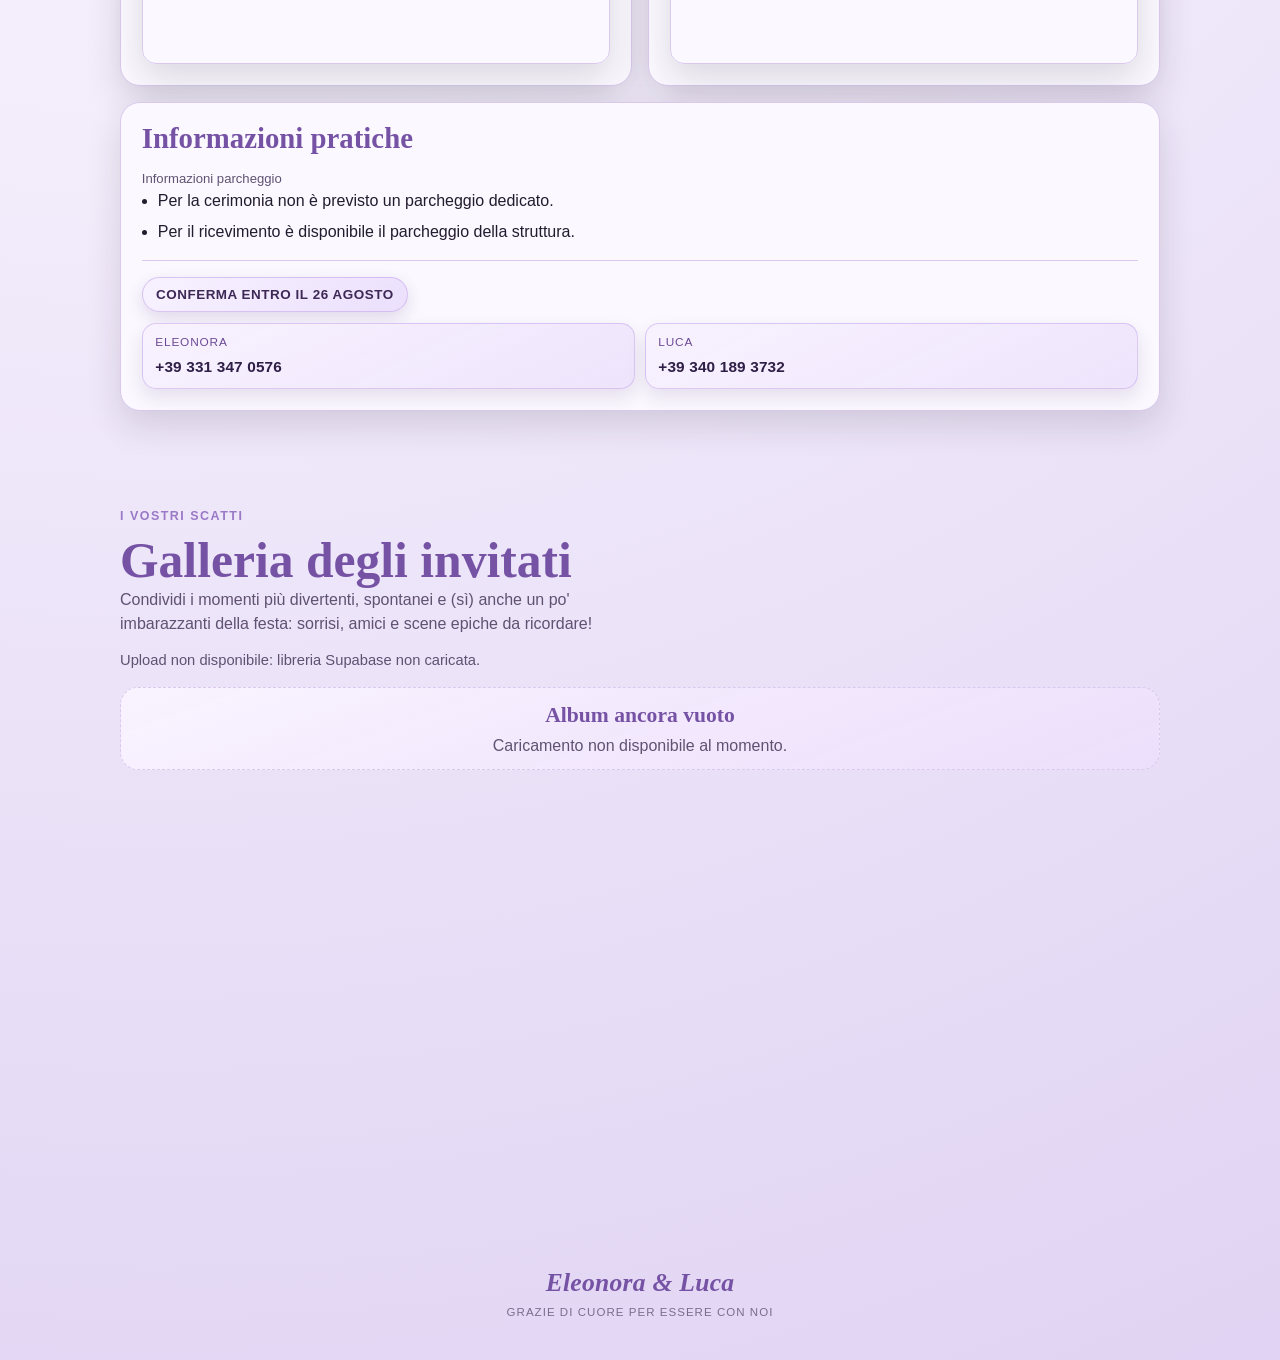
==== commit 3272e2f4: "feat: update hero imagery" ====
--- a/index.html
+++ b/index.html
@@ -13,7 +13,7 @@
     <link
       rel="preload"
       as="image"
-      href="assets/images/hero-light.webp"
+      href="assets/images/new-hero-light-blurred.webp"
       fetchpriority="high"
     />
     <link rel="icon" href="/assets/images/favicon.svg" type="image/svg+xml" />
@@ -21,17 +21,17 @@
     <link rel="shortcut icon" href="/favicon.ico" type="image/x-icon" />
     <link rel="apple-touch-icon" href="/apple-touch-icon.png" />
     <link rel="stylesheet" href="assets/fonts/fonts.css" />
-    <link rel="stylesheet" href="styles.min.css" />
+    <link rel="stylesheet" href="styles.min.css?v=hero-baked-blur" />
   </head>
   <body>
     <a class="skip-link" href="#main-content">Vai al contenuto principale</a>
     <header class="hero" id="top">
       <div class="hero-overlay"></div>
       <picture>
-        <source srcset="assets/images/hero-dark.webp" media="(prefers-color-scheme: dark)" />
+        <source srcset="assets/images/new-hero-dark-blurred.webp" media="(prefers-color-scheme: dark)" />
         <img
           class="hero-photo"
-          src="assets/images/hero-light.webp"
+          src="assets/images/new-hero-light-blurred.webp"
           alt="Eleonora e Luca"
           loading="eager"
           fetchpriority="high"
--- a/styles.min.css
+++ b/styles.min.css
@@ -1 +1 @@
-:root{--bg:#f2ecfb;--bg-soft:#e8ddf6;--card:#fbf8ff;--text:#231b2e;--muted:#5f5272;--accent:#9a79c6;--accent-dark:#7552a4;--border:#d8c9ed;--shadow:0 14px 35px rgba(35, 27, 46, 0.14);--shadow-hover:0 18px 42px rgba(35, 27, 46, 0.2);--content-gutter:clamp(16px, 4vw, 40px);color-scheme:light dark}*{box-sizing:border-box}[hidden]{display:none!important}html{scroll-behavior:smooth;background:radial-gradient(circle at 12% 20%,#fdfaff 0,var(--bg) 45%,#e0d3f3 100%);min-height:100%;-webkit-text-size-adjust:100%;text-size-adjust:100%}body{margin:0;font-family:Manrope,sans-serif;color:var(--text);background:radial-gradient(circle at 12% 20%,#fdfaff 0,var(--bg) 45%,#e0d3f3 100%);line-height:1.5;min-height:100%;position:relative;overflow-x:hidden}.skip-link{position:absolute;left:12px;top:-44px;z-index:9999;padding:.55rem .85rem;border-radius:.6rem;background:#1f1730;color:#fff;text-decoration:none;font-weight:700;transition:top 120ms}.skip-link:focus-visible{top:12px;outline:#fff solid 2px;outline-offset:2px}body::after,body::before{content:"";position:fixed;width:clamp(220px,32vw,420px);aspect-ratio:1;border-radius:50%;pointer-events:none;z-index:-1;filter:blur(5px);opacity:.45;animation:24s ease-in-out infinite ambientBlob}body::before{top:-80px;right:-110px;background:radial-gradient(circle,rgba(214,178,255,.48),transparent 70%)}body::after{bottom:-110px;left:-90px;background:radial-gradient(circle,rgba(142,192,255,.4),transparent 70%);animation-delay:-8s}@keyframes ambientBlob{0%,100%{transform:translate3d(0,0,0) scale(1)}50%{transform:translate3d(14px,-18px,0) scale(1.07)}}img{max-width:100%;display:block}.container{width:min(1120px,100%);margin:0 auto;padding-left:var(--content-gutter);padding-right:var(--content-gutter)}main{padding-left:max(0px,calc(constant(safe-area-inset-left) - var(--content-gutter)));padding-right:max(0px,calc(constant(safe-area-inset-right) - var(--content-gutter)));padding-left:max(0px,calc(env(safe-area-inset-left) - var(--content-gutter)));padding-right:max(0px,calc(env(safe-area-inset-right) - var(--content-gutter)))}.section{padding:2rem 0;scroll-margin-top:calc(env(safe-area-inset-top) + 0.75rem)}main>.section:first-of-type{padding:4rem 0}main .section{content-visibility:auto;contain-intrinsic-size:1px 860px}.eyebrow{text-transform:uppercase;letter-spacing:.12em;color:var(--accent);font-size:.78rem;font-weight:600;margin:0 0 .5rem}h1,h2,h3{font-family:"EB Garamond",serif;line-height:1.1;margin:0;color:var(--accent-dark)}h1{font-size:clamp(2.4rem, 6vw, 5rem);font-weight:600}h2{font-size:clamp(2rem, 4vw, 3.1rem);font-weight:600}h3{font-size:1.8rem;margin-bottom:.9rem}p{margin:0}.btn{display:inline-flex;align-items:center;justify-content:center;border:1px solid rgba(130,103,165,.26);text-decoration:none;border-radius:999px;padding:.8rem 1.3rem;font-weight:600;font-size:.95rem;color:#fff;background:rgba(117,82,164,.68);box-shadow:0 3px 10px rgba(35,27,46,.14);transition:background-color 180ms,border-color 180ms,box-shadow 180ms,transform 180ms,filter 180ms;cursor:pointer;position:relative;overflow:hidden}.btn-primary{border-color:rgba(130,103,165,.32);background:rgba(117,82,164,.68)}.btn:focus-visible,.btn:hover{transform:translateY(-1px);box-shadow:0 6px 14px rgba(35,27,46,.18);filter:saturate(112%)}.btn:focus-visible{outline:rgba(117,82,164,.35) solid 2px;outline-offset:2px}.btn-primary:focus-visible,.btn-primary:hover{background:rgba(107,74,151,.76)}.btn-secondary{border-color:rgba(130,103,165,.24);color:var(--accent-dark);background:rgba(255,255,255,.52)}.btn-secondary:focus-visible,.btn-secondary:hover{background:rgba(255,255,255,.62)}.hero{position:relative;min-height:100vh;min-height:100dvh;min-height:100svh;display:flex;align-items:center;overflow:hidden;padding-top:0;padding-bottom:calc(1rem + env(safe-area-inset-bottom))}.hero-photo{position:absolute;inset:0;width:100%;height:100%;object-fit:cover;z-index:0;transition:transform .3s ease-out}.hero-overlay{position:absolute;inset:0;background:linear-gradient(to top,rgba(28,20,41,.26),rgba(28,20,41,.26)),radial-gradient(circle at 75% 20%,rgba(230,210,255,.14),transparent 44%);z-index:1}.hero-content{position:relative;z-index:2;color:#fffdf8;text-align:center;padding-top:calc(1rem + env(safe-area-inset-top));padding-left:calc(var(--content-gutter) + env(safe-area-inset-left));padding-right:calc(var(--content-gutter) + env(safe-area-inset-right))}.hero-line{opacity:1;transform:none}.hero-content h1{-webkit-text-stroke:1px rgba(34,21,54,0.6);text-stroke:1px rgba(34,21,54,0.6);text-shadow:0 0 26px rgba(255,255,255,.92),0 0 10px rgba(255,255,255,.75),0 2px 14px rgba(255,255,255,.55)}.hero-content .eyebrow{display:inline-block;color:#f9f2ff;background:rgba(63,41,93,.46);border:1px solid rgba(238,224,255,.55);border-radius:999px;padding:.35rem .75rem}.hero-content h1 span{font-size:.7em;font-weight:500}.hero-date{margin-top:.8rem;font-size:1.26rem;letter-spacing:.05em}.hero-copy{width:min(660px,90%);margin:1.5rem auto 2rem;font-size:1.12rem;line-height:1.5;color:#f6f1ff}.hero-badges{display:flex;gap:.6rem;justify-content:center;flex-wrap:wrap;margin-top:.35rem;margin-bottom:1.35rem}.hero-badge{display:inline-flex;align-items:center;border-radius:999px;padding:.34rem .7rem;border:1px solid rgba(246,235,255,.65);background:rgba(32,18,52,.35);color:#fff8ff;font-size:.78rem;letter-spacing:.02em}.hero-badge-deadline{font-size:.84rem;font-weight:800;letter-spacing:.03em;border:1px solid rgba(182,146,228,.46);background:linear-gradient(140deg,rgba(247,241,255,.92),rgba(233,220,252,.9));color:#3d2856;box-shadow:0 6px 16px rgba(89,59,127,.16)}.scroll-cue-only{display:inline-flex;align-items:center;justify-content:center;margin-top:.6rem;text-decoration:none;color:#f9f2ff;opacity:.95;transition:opacity 220ms}.scroll-cue-only:focus-visible,.scroll-cue-only:hover{opacity:1}.scroll-arrow{display:inline-block;font-size:2rem;line-height:1;animation:1.2s ease-in-out infinite scrollHint}@keyframes scrollHint{0%,100%{transform:translateY(0);opacity:.9}50%{transform:translateY(4px);opacity:1}}.section-head{margin-bottom:2rem}.program-head{display:flex;justify-content:space-between;align-items:flex-end;gap:1rem;flex-wrap:nowrap}.program-head>div{min-width:0;flex:1}#program-calendar-cta{flex-shrink:0;white-space:nowrap}.cards-grid{display:grid;grid-template-columns:repeat(3,minmax(0,1fr));gap:1rem}.program-grid{grid-template-columns:repeat(2,minmax(0,1fr))}.program-practical{grid-column:1/-1}.info-card{background:var(--card);border:1px solid var(--border);border-radius:20px;padding:1.3rem;box-shadow:var(--shadow);transition:transform 320ms,box-shadow 320ms,border-color 220ms;transform-style:preserve-3d}.info-card:hover{transform:translateY(-5px);box-shadow:var(--shadow-hover);border-color:rgba(154,121,198,.48)}.label{color:var(--muted);font-size:.82rem;margin-top:.8rem}.value{font-size:1rem;font-weight:600;margin-top:0}.address{display:inline-block;color:var(--muted);font-weight:400}.place-link{color:inherit;text-decoration-color:rgba(117,82,164,0.45);text-underline-offset:2px}.place-link:focus-visible,.place-link:hover{color:var(--accent-dark)}.practical-list{padding-left:1rem;margin:0}.practical-list li+li{margin-top:.45rem}.contacts-box{margin-top:1rem;padding-top:1rem;border-top:1px solid var(--border)}.rsvp-deadline{display:inline-block;margin-top:0;margin-bottom:.7rem;padding:.4rem .82rem;border-radius:999px;font-size:.84rem;font-weight:800;letter-spacing:.04em;text-transform:uppercase;color:#3d2856;border:1px solid rgba(182,146,228,.46);background:linear-gradient(140deg,rgba(247,241,255,.92),rgba(233,220,252,.9));box-shadow:0 6px 16px rgba(89,59,127,.16)}.confirm-chips{display:grid;grid-template-columns:repeat(2,minmax(0,1fr));gap:.6rem}.confirm-chip{display:flex;flex-direction:column;gap:.18rem;padding:.62rem .78rem;border-radius:14px;border:1px solid rgba(182,146,228,.42);background:linear-gradient(155deg,rgba(248,242,255,.95),rgba(236,225,252,.9));color:#2f1f46;text-decoration:none;box-shadow:0 8px 18px rgba(69,43,102,.12);transition:transform 180ms,box-shadow 180ms,border-color 180ms}.confirm-chip:focus-visible,.confirm-chip:hover{transform:translateY(-2px);border-color:rgba(145,107,201,.55);box-shadow:0 10px 22px rgba(69,43,102,.18)}.confirm-chip-label{font-size:.74rem;letter-spacing:.07em;text-transform:uppercase;color:#6b4a95}.confirm-chip-number{font-size:.96rem;font-weight:700;letter-spacing:.01em}.program-map-preview{position:relative;border-radius:14px;overflow:hidden;border:1px solid var(--border);background:rgba(251,248,255,.85);box-shadow:var(--shadow);margin-top:1rem;transition:transform .3s}.info-card:hover .program-map-preview{transform:translateY(-2px) scale(1.01)}.program-map-embed{display:block;width:100%;height:320px;min-height:320px;border:0;background:0 0}.program-map-fallback{margin:0;padding:.7rem .85rem;font-size:.93rem;color:var(--muted);border-top:1px solid rgba(145,107,201,.2);background:rgba(255,255,255,.72)}.guest-gallery-copy{color:var(--muted);max-width:60ch}.guest-gallery-live{margin-top:.95rem}.guest-gallery-empty.guest-gallery-teaser{margin:1.2rem 0 .6rem}.guest-gallery-topline{display:flex;justify-content:space-between;align-items:center;gap:1rem}.guest-gallery-head{margin-bottom:0}.gallery-page-title{font-size:clamp(2rem, 4.5vw, 3.2rem)}.guest-gallery-topline .btn{flex-shrink:0}.gallery-page .section{padding-top:calc(2.2rem + env(safe-area-inset-top));padding-bottom:calc(2.4rem + env(safe-area-inset-bottom));background:0 0}.gallery-page .container,.gallery-page main{background:0 0}.gallery-page{min-height:100vh}.gallery-page main .section{content-visibility:visible;contain-intrinsic-size:auto}.gallery-page .guest-gallery-topline{animation:420ms both galleryFadeUp}.gallery-page .guest-gallery-copy{animation:460ms 80ms both galleryFadeUp}.gallery-page .upload-status{animation:460ms 130ms both galleryFadeUp}.gallery-page .guest-gallery-grid{animation:.5s 170ms both galleryFadeUp}@keyframes galleryFadeUp{from{opacity:0;transform:translateY(12px)}to{opacity:1;transform:translateY(0)}}.upload-status{margin:.8rem 0 0;color:var(--muted);font-size:.92rem}.btn:disabled{opacity:.6;cursor:not-allowed;transform:none}.visually-hidden{position:absolute;width:1px;height:1px;padding:0;margin:-1px;overflow:hidden;clip:rect(0,0,0,0);white-space:nowrap;border:0}.guest-gallery-grid{margin-top:1rem;display:grid;grid-template-columns:repeat(12,minmax(0,1fr));grid-auto-flow:dense;gap:.72rem;padding:.1rem}.guest-gallery-grid.is-empty{display:block;padding:0;width:100%;max-width:none}.guest-gallery-grid::-webkit-scrollbar{display:none}.guest-photo-card{margin:0;position:relative;grid-column:span 3;border-radius:16px;overflow:hidden;cursor:zoom-in;background:rgba(255,255,255,.42);border:1px solid rgba(114,93,144,.16);transition:transform .3s,box-shadow .3s,border-color .3s}.guest-photo-card.is-loading::after{content:'';position:absolute;inset:0;z-index:1;background-image:linear-gradient(110deg,rgba(255,255,255,0) 28%,rgba(255,255,255,.68) 50%,rgba(255,255,255,0) 72%);background-size:220% 100%;animation:1.15s linear infinite guestPhotoShimmer;pointer-events:none}.guest-photo-card:hover{transform:translateY(-4px);box-shadow:0 14px 26px rgba(16,10,24,.24);border-color:rgba(154,121,198,.42)}.guest-photo-card::before{content:'';display:block;padding-top:118%}.guest-photo-card.is-wide{grid-column:span 6}.guest-photo-card.is-tall{grid-column:span 3}.guest-photo-card.is-wide::before{padding-top:60%}.guest-photo-card.is-tall::before{padding-top:145%}.guest-photo-card img{position:absolute;inset:0;width:100%;display:block;border-radius:0;border:0;box-shadow:none;height:100%;opacity:0;object-fit:cover;transition:transform 550ms,opacity 260ms}.guest-photo-card img.is-loaded{opacity:1}.guest-photo-card:hover img{transform:scale(1.06)}.guest-photo-author{position:absolute;left:0;right:0;bottom:0;margin:0;padding:1.1rem .8rem .65rem;font-size:.8rem;font-weight:600;letter-spacing:.01em;color:rgba(255,251,255,.96);background:linear-gradient(to top,rgba(19,12,30,.62),rgba(19,12,30,0));text-shadow:0 1px 2px rgba(8,5,12,.35);pointer-events:none}@keyframes guestPhotoShimmer{0%{background-position:130% 0}100%{background-position:-130% 0}}.guest-gallery-empty{width:100%;max-width:none;margin:0;padding:.68rem .78rem;border-radius:18px;border:1px dashed var(--border);background:linear-gradient(160deg,rgba(250,244,255,.94),rgba(236,222,251,.92));color:var(--muted);text-align:center;box-sizing:border-box}.guest-gallery-empty strong{display:block;color:var(--accent-dark);font-family:"EB Garamond",serif;font-size:1.35rem;margin-bottom:.18rem}.gallery-sentinel{height:1px}.photo-lightbox{position:fixed;inset:0;z-index:40;display:none;align-items:center;justify-content:center;gap:.8rem;background:rgba(10,8,16,.88);padding:1rem}.photo-lightbox.is-open{display:flex}.author-modal{position:fixed;inset:0;z-index:45;display:none;align-items:center;justify-content:center;padding:1rem;background:rgba(20,14,30,.42);backdrop-filter:blur(4px);-webkit-backdrop-filter:blur(4px)}.author-modal.is-open{display:flex}.author-modal-dialog{position:relative;width:min(460px,100%);padding:1.25rem 1.25rem 1.1rem;border-radius:18px;border:1px solid rgba(133,109,166,.24);background:linear-gradient(160deg,rgba(251,246,255,.97),rgba(242,233,252,.94));box-shadow:0 16px 38px rgba(32,24,45,.2)}.author-modal-close{position:absolute;top:.7rem;right:.7rem;width:2rem;height:2rem;border-radius:999px;border:1px solid rgba(133,109,166,.26);background:rgba(255,255,255,.65);color:var(--accent-dark);cursor:pointer;font-size:1.35rem;line-height:1}.author-modal-copy{margin-top:.55rem;color:var(--muted)}.author-modal-form{margin-top:1rem}.author-modal-label{display:block;margin-bottom:.38rem;font-size:.83rem;font-weight:600;color:var(--muted)}.author-modal-input{width:100%;border:1px solid rgba(133,109,166,.26);border-radius:12px;padding:.7rem .82rem;font:inherit;color:var(--text);background:rgba(255,255,255,.78)}.author-modal-input:focus-visible{outline:rgba(117,82,164,.35) solid 2px;outline-offset:1px}.author-modal-error{min-height:1.2rem;margin-top:.5rem;font-size:.83rem;color:#9b3552}.author-modal-actions{margin-top:.6rem;display:flex;justify-content:flex-end;gap:.55rem}.lightbox-frame{margin:0;width:min(1100px,88vw);height:min(82vh,760px)}.lightbox-frame img{width:100%;height:100%;object-fit:contain;border-radius:14px}.lightbox-close,.lightbox-nav{border:1px solid rgba(255,255,255,.25);background:rgba(255,255,255,.14);color:#fff;cursor:pointer}.lightbox-close{position:absolute;top:1rem;right:1rem;width:2.6rem;height:2.6rem;border-radius:999px;font-size:1.8rem;line-height:1}.lightbox-nav{width:2.6rem;height:2.6rem;border-radius:999px;font-size:1.8rem;line-height:1}body.author-modal-open,body.lightbox-open{overflow:hidden}.gift-box{width:100%;max-width:none;margin:0;box-sizing:border-box;text-align:center;background:linear-gradient(170deg,rgba(244,238,255,.88),rgba(230,218,248,.95));border:1px solid var(--border);border-radius:24px;box-shadow:var(--shadow);padding:clamp(1.2rem,2vw,2.2rem);transition:transform 320ms,box-shadow 320ms}.gift-box:hover{transform:translateY(-4px);box-shadow:var(--shadow-hover)}.gift-section{padding-bottom:2.2rem}.gift-box>p{color:var(--muted);margin-top:1rem}.iban-box{width:100%;max-width:100%;margin:.35rem auto 0;padding:.85rem .8rem;border:1px dashed var(--accent);border-radius:16px;background:rgba(248,244,255,.78);box-sizing:border-box}.iban{font-family:"EB Garamond",serif;font-size:clamp(.98rem, 1.8vw, 1.28rem);font-weight:600;letter-spacing:.015em;font-variant-numeric:tabular-nums;line-height:1.35;white-space:normal;word-break:break-word;overflow-wrap:anywhere;color:var(--accent-dark)}.iban-copy{cursor:pointer}.iban-sep{color:rgba(95,82,114,.32);font-size:.66em;margin:0 .04em}.iban-hint{margin-top:.35rem;font-size:.82rem;color:rgba(95,82,114,.32)}.copy-feedback{min-height:1.4rem;margin-top:.5rem;font-size:.9rem;color:var(--accent-dark)}.causal{margin-top:1rem;font-size:.95rem}.checklist-grid{display:grid;grid-template-columns:repeat(2,minmax(0,1fr));gap:.9rem}.check-card{padding:1.1rem;border:1px solid var(--border);border-radius:16px;background:var(--card)}.check-card ul{margin:.3rem 0 0;padding-left:1rem}.check-card li+li{margin-top:.35rem}.footer{padding:1.2rem 0 2.4rem;text-align:center;color:rgba(95,82,114,.7)}.footer .container{display:grid;gap:.4rem}.footer p{margin:0}.footer p:first-child{font-family:"EB Garamond",serif;font-size:clamp(1.25rem, 2.2vw, 1.6rem);font-weight:600;font-style:italic;letter-spacing:.01em;line-height:1.15;color:var(--accent-dark);text-shadow:none}.footer p:last-child{font-family:Manrope,sans-serif;font-size:.72rem;font-weight:500;letter-spacing:.09em;text-transform:uppercase;color:rgba(95,82,114,.8)}.footer p+p{margin-top:0}.easter-egg-target{cursor:pointer;-webkit-user-select:none;user-select:none;-webkit-touch-callout:none;-webkit-tap-highlight-color:transparent}.easter-egg-target:focus-visible{outline:rgba(117,82,164,.45) solid 2px;outline-offset:3px;border-radius:10px}.easter-egg-toast{position:fixed;right:max(.9rem,calc(.9rem + env(safe-area-inset-right)));bottom:max(.9rem,calc(.9rem + env(safe-area-inset-bottom)));width:min(420px,calc(100vw - 1.8rem));border-radius:16px;border:1px solid rgba(133,109,166,.35);background:linear-gradient(160deg,rgba(255,248,228,.96),rgba(244,229,255,.95));box-shadow:0 16px 34px rgba(35,27,46,.24);padding:.92rem .95rem .85rem;z-index:43;opacity:0;transform:translate3d(0,14px,0) scale(.98);transition:opacity 260ms,transform 260ms}.easter-egg-toast.is-visible{opacity:1;transform:translate3d(0,0,0) scale(1)}.easter-egg-toast strong{display:block;color:#5f3a88;font-family:"EB Garamond",serif;font-size:1.2rem;line-height:1.15}.easter-egg-toast p{margin-top:.3rem;color:#47375e;font-size:.94rem;line-height:1.35}.easter-egg-dismiss{margin-top:.6rem;border:1px solid rgba(117,82,164,.24);border-radius:999px;background:rgba(255,255,255,.72);color:#5f3a88;font-size:.82rem;font-weight:700;text-transform:uppercase;letter-spacing:.06em;padding:.3rem .72rem;cursor:pointer}.easter-egg-dismiss:focus-visible{outline:rgba(117,82,164,.35) solid 2px;outline-offset:1px}.easter-confetti-layer{position:fixed;inset:0;z-index:42;overflow:hidden;pointer-events:none}.easter-confetti-piece{position:absolute;top:-12vh;left:0;width:var(--piece-size,10px);height:var(--piece-size,10px);border-radius:3px;background:var(--piece-color,#fff);box-shadow:0 0 0 1px rgba(255,255,255,.25);opacity:0;animation:easterConfettiFall var(--fall-duration,3s) ease-in var(--fall-delay,0s) forwards}@keyframes easterConfettiFall{0%{opacity:0;transform:translate3d(0,-8vh,0) rotate(0)}10%{opacity:.98}100%{opacity:0;transform:translate3d(var(--drift,0),108vh,0) rotate(var(--piece-rotate,180deg))}}.reveal-item{opacity:0;transform:translate3d(0,28px,0);transition:opacity 680ms,transform 680ms}.reveal-item[data-reveal=left]{transform:translate3d(-34px,12px,0)}.reveal-item[data-reveal=right]{transform:translate3d(34px,12px,0)}.reveal-item[data-reveal=zoom]{transform:translate3d(0,18px,0) scale(.96)}.reveal-item.is-visible{opacity:1;transform:translate3d(0,0,0) scale(1)}@media (prefers-color-scheme:dark){:root{--bg:#1b1724;--bg-soft:#231d2f;--card:#2a2238;--text:#f3ecff;--muted:#c2b4db;--accent:#c6a6f4;--accent-dark:#a97ee5;--border:#4f4169;--shadow:0 16px 36px rgba(6, 3, 12, 0.5)}body,html{background:radial-gradient(circle at 12% 20%,#2a2238 0,var(--bg) 45%,#110e18 100%)}.btn{border-color:rgba(198,166,244,.28);background:rgba(90,68,122,.58);color:#f4eaff;box-shadow:0 4px 12px rgba(5,3,10,.26)}.btn-primary{border-color:rgba(198,166,244,.34);background:rgba(122,93,166,.68)}.btn-primary:focus-visible,.btn-primary:hover{background:rgba(134,103,180,.72)}.btn-secondary{border-color:rgba(198,166,244,.26);background:rgba(58,46,78,.5);color:#ecdfff}.btn-secondary:focus-visible,.btn-secondary:hover{background:rgba(66,52,90,.56)}.btn:focus-visible{outline-color:rgba(198,166,244,.42)}.author-modal{background:rgba(8,6,13,.54)}.author-modal-dialog{border-color:rgba(198,166,244,.28);background:linear-gradient(165deg,rgba(45,36,61,.96),rgba(31,25,44,.94));box-shadow:0 16px 34px rgba(5,3,10,.42)}.author-modal-close{border-color:rgba(198,166,244,.28);background:rgba(72,58,98,.58);color:#f4eaff}.author-modal-input{border-color:rgba(198,166,244,.32);color:#f4eaff;background:rgba(75,60,103,.42)}.author-modal-error{color:#ffb6c9}.hero-overlay{background:linear-gradient(to top,rgba(10,7,15,.3),rgba(10,7,15,.3)),radial-gradient(circle at 75% 20%,rgba(156,120,214,.1),transparent 42%);backdrop-filter:blur(10px) saturate(128%);-webkit-backdrop-filter:blur(10px) saturate(128%)}.hero-content .eyebrow{background:rgba(14,10,22,.68);border-color:rgba(206,181,241,.58)}.hero-content h1{-webkit-text-stroke:1px rgba(10,7,16,0.78);text-stroke:1px rgba(10,7,16,0.78)}.program-map-preview{background:rgba(31,26,42,.9)}.guest-gallery-empty{border-color:rgba(198,166,244,.36);background:linear-gradient(160deg,rgba(50,40,69,.94),rgba(35,28,48,.92));color:rgba(226,212,249,.9)}.guest-gallery-empty strong{color:#dcc6ff}.gift-box{background:linear-gradient(170deg,rgba(45,36,62,.92),rgba(30,24,42,.95))}.iban-box{background:rgba(26,21,37,.8)}.iban-hint,.iban-sep{color:rgba(216,198,245,.5)}.footer p:last-child{color:rgba(236,224,255,.9)}.easter-egg-toast{border-color:rgba(198,166,244,.38);background:linear-gradient(165deg,rgba(53,42,70,.96),rgba(39,31,54,.95));box-shadow:0 16px 34px rgba(5,3,10,.46)}.easter-egg-dismiss,.easter-egg-toast p,.easter-egg-toast strong{color:#eedffd}.easter-egg-dismiss{border-color:rgba(198,166,244,.36);background:rgba(98,78,128,.58)}body::before{background:radial-gradient(circle,rgba(156,120,214,.42),transparent 70%)}body::after{background:radial-gradient(circle,rgba(111,146,201,.34),transparent 70%)}.hero-badge{background:rgba(10,8,16,.56);border-color:rgba(214,192,245,.56)}.hero-badge-deadline,.rsvp-deadline{color:#f1e5ff;border-color:rgba(198,166,244,.4);background:linear-gradient(140deg,rgba(66,51,91,.94),rgba(48,37,68,.92));box-shadow:0 8px 18px rgba(8,5,14,.34)}.confirm-chip{border-color:rgba(198,166,244,.34);background:linear-gradient(155deg,rgba(60,46,83,.94),rgba(45,35,63,.92));color:#f2e8ff;box-shadow:0 10px 20px rgba(6,3,12,.34)}.confirm-chip:focus-visible,.confirm-chip:hover{border-color:rgba(198,166,244,.52);box-shadow:0 12px 24px rgba(6,3,12,.42)}.confirm-chip-label{color:rgba(215,193,246,.95)}}@media (max-width:980px){.program-head{align-items:center}.cards-grid{grid-template-columns:1fr}.program-practical{grid-column:auto}.program-map-embed{height:300px;min-height:300px}.guest-photo-card{grid-column:span 4}.guest-photo-card.is-wide{grid-column:span 8}.guest-photo-card.is-tall{grid-column:span 4}.guest-gallery-topline{flex-wrap:wrap;align-items:flex-start}}@media (min-width:2560px){.container{width:min(1400px,100%)}.section{padding:2.6rem 0}main>.section:first-of-type{padding:4.8rem 0}h1{font-size:clamp(3rem, 4.4vw, 5.8rem)}h2{font-size:clamp(2.3rem, 3vw, 3.7rem)}.hero-date{font-size:1.36rem}.hero-copy{width:min(760px,85%);font-size:1.2rem}.hero-badges{gap:.72rem;margin-bottom:1.6rem}.hero-badge{font-size:.86rem;padding:.4rem .82rem}.cards-grid{gap:1.3rem}.info-card{padding:1.55rem;border-radius:24px}.label{font-size:.9rem}.value{font-size:1.08rem}.program-map-embed{height:380px;min-height:380px}.guest-gallery-copy{max-width:68ch;font-size:1.04rem}.gallery-page-title{font-size:clamp(2.3rem, 3.2vw, 4rem)}.gallery-page .section{padding-top:calc(3rem + env(safe-area-inset-top));padding-bottom:calc(3.2rem + env(safe-area-inset-bottom))}.guest-gallery-grid{gap:.92rem}.guest-photo-card{border-radius:20px}.guest-photo-author{font-size:.86rem;padding:1.2rem .9rem .72rem}}@media (min-width:3200px){:root{--content-gutter:clamp(32px, 3vw, 64px)}.container{width:min(1560px,100%)}.section{padding:3.1rem 0}main>.section:first-of-type{padding:5.4rem 0}h1{font-size:clamp(3.4rem, 4.1vw, 6.4rem)}h2{font-size:clamp(2.5rem, 2.8vw, 4.1rem)}.hero-copy{width:min(860px,82%);font-size:1.28rem;line-height:1.56}.hero-badges{gap:.9rem;margin-top:.55rem;margin-bottom:1.9rem}.hero-badge{font-size:.92rem;padding:.45rem .92rem}.hero-overlay{background:linear-gradient(to top,rgba(28,20,41,.24),rgba(28,20,41,.2)),radial-gradient(circle at 74% 18%,rgba(230,210,255,.14),transparent 46%)}body::after,body::before{width:clamp(320px,22vw,620px);opacity:.52}.cards-grid{gap:1.55rem}.info-card{padding:1.8rem;border-radius:26px}.program-map-embed{height:430px;min-height:430px}.gallery-page .section{padding-top:calc(3.5rem + env(safe-area-inset-top));padding-bottom:calc(3.8rem + env(safe-area-inset-bottom))}.gallery-page-title{font-size:clamp(2.7rem, 2.9vw, 4.6rem)}.guest-gallery-grid{gap:1.08rem}.guest-photo-card{border-radius:22px}.guest-photo-author{font-size:.9rem;padding:1.25rem .95rem .78rem}}@media (max-width:640px){body::after,body::before{animation:none;opacity:.3}.gallery-page .section{padding-top:calc(1.2rem + env(safe-area-inset-top));padding-bottom:calc(1.6rem + env(safe-area-inset-bottom))}.btn{padding:.62rem 1rem;font-size:.86rem}#program-calendar-cta{padding:.5rem .82rem;font-size:.78rem}.guest-gallery-topline{flex-wrap:nowrap;align-items:center;gap:.55rem}.guest-gallery-head{min-width:0}.guest-gallery-topline .btn{padding:.42rem .72rem;font-size:.74rem;line-height:1.1;white-space:nowrap}.hero{min-height:100svh}.hero-copy{margin-bottom:1.4rem}.hero-badges{margin-bottom:1rem;gap:.42rem}.hero-badge{font-size:.72rem;padding:.3rem .6rem}.hero-badge-deadline{font-size:.8rem;padding:.34rem .72rem}.rsvp-deadline{font-size:.84rem;padding:.32rem .6rem}.confirm-chips{grid-template-columns:1fr;gap:.5rem}.confirm-chip{padding:.56rem .7rem}.confirm-chip-number{font-size:.9rem}.checklist-grid{grid-template-columns:1fr}.guest-gallery-grid{grid-template-columns:repeat(2,minmax(0,1fr));gap:.55rem}.guest-photo-card{grid-column:span 1}.guest-photo-card::before{padding-top:100%}.guest-photo-card.is-tall,.guest-photo-card.is-wide{grid-column:span 2}.guest-photo-card.is-wide::before{padding-top:62%}.guest-photo-card.is-tall::before{padding-top:130%}.lightbox-frame{width:100%;height:76vh}.lightbox-nav{display:none}.easter-egg-toast{width:min(450px,calc(100vw - 1.2rem));right:max(.6rem,calc(.6rem + env(safe-area-inset-right)));bottom:max(.6rem,calc(.6rem + env(safe-area-inset-bottom)));padding:.82rem .78rem .76rem}.easter-egg-toast strong{font-size:1.07rem}.easter-egg-toast p{font-size:.9rem}}@media (hover:hover) and (pointer:fine){.gift-box:hover,.guest-photo-card:hover,.guest-photo-card:hover img,.info-card:hover{will-change:transform}}@media (prefers-reduced-motion:reduce){.gallery-page .guest-gallery-copy,.gallery-page .guest-gallery-grid,.gallery-page .guest-gallery-topline,.gallery-page .upload-status{animation:none!important}*,::after,::before{animation-duration:0s!important;animation-iteration-count:1!important;transition-duration:0s!important;scroll-behavior:auto!important}.hero-line,.reveal-item{opacity:1!important;transform:none!important}.easter-confetti-layer{display:none!important}}+:root{--bg:#f2ecfb;--bg-soft:#e8ddf6;--card:#fbf8ff;--text:#231b2e;--muted:#5f5272;--accent:#9a79c6;--accent-dark:#7552a4;--border:#d8c9ed;--shadow:0 14px 35px rgba(35,27,46,0.14);--shadow-hover:0 18px 42px rgba(35,27,46,0.2);--content-gutter:clamp(16px,4vw,40px)}:root{color-scheme:light dark} *{box-sizing:border-box} [hidden]{display:none !important} html{scroll-behavior:smooth;background:radial-gradient(circle at 12% 20%,#fdfaff 0%,var(--bg) 45%,#e0d3f3 100%);min-height:100%;-webkit-text-size-adjust:100%;text-size-adjust:100%} body{margin:0;font-family:"Manrope",sans-serif;color:var(--text);background:radial-gradient(circle at 12% 20%,#fdfaff 0%,var(--bg) 45%,#e0d3f3 100%);line-height:1.5;min-height:100%;position:relative;overflow-x:hidden} .skip-link{position:absolute;left:12px;top:-44px;z-index:9999;padding:0.55rem 0.85rem;border-radius:0.6rem;background:#1f1730;color:#fff;text-decoration:none;font-weight:700;transition:top 120ms ease} .skip-link:focus-visible{top:12px;outline:2px solid #fff;outline-offset:2px} body::before,body::after{content:"";position:fixed;width:clamp(220px,32vw,420px);aspect-ratio:1;border-radius:50%;pointer-events:none;z-index:-1;filter:blur(5px);opacity:0.45;animation:ambientBlob 24s ease-in-out infinite} body::before{top:-80px;right:-110px;background:radial-gradient(circle,rgba(214,178,255,0.48),transparent 70%)} body::after{bottom:-110px;left:-90px;background:radial-gradient(circle,rgba(142,192,255,0.4),transparent 70%);animation-delay:-8s} @keyframes ambientBlob{0%,100%{transform:translate3d(0,0,0) scale(1)} 50%{transform:translate3d(14px,-18px,0) scale(1.07)}} img{max-width:100%;display:block} .container{width:min(1120px,100%);margin:0 auto;padding-left:var(--content-gutter);padding-right:var(--content-gutter)} main{padding-left:max(0px,calc(constant(safe-area-inset-left) - var(--content-gutter)));padding-right:max(0px,calc(constant(safe-area-inset-right) - var(--content-gutter)));padding-left:max(0px,calc(env(safe-area-inset-left) - var(--content-gutter)));padding-right:max(0px,calc(env(safe-area-inset-right) - var(--content-gutter)))} .section{padding:2rem 0;scroll-margin-top:calc(env(safe-area-inset-top) + 0.75rem)} main > .section:first-of-type{padding:4rem 0} main .section{content-visibility:auto;contain-intrinsic-size:1px 860px} .eyebrow{text-transform:uppercase;letter-spacing:0.12em;color:var(--accent);font-size:0.78rem;font-weight:600;margin:0 0 0.5rem} h1,h2,h3{font-family:"EB Garamond",serif;line-height:1.1;margin:0;color:var(--accent-dark)} h1{font-size:clamp(2.4rem,6vw,5rem);font-weight:600} h2{font-size:clamp(2rem,4vw,3.1rem);font-weight:600} h3{font-size:1.8rem;margin-bottom:0.9rem} p{margin:0} .btn{display:inline-flex;align-items:center;justify-content:center;border:1px solid rgba(130,103,165,0.26);text-decoration:none;border-radius:999px;padding:0.8rem 1.3rem;font-weight:600;font-size:0.95rem;color:#fff;background:rgba(117,82,164,0.68);box-shadow:0 3px 10px rgba(35,27,46,0.14);transition:background-color 180ms ease,border-color 180ms ease,box-shadow 180ms ease,transform 180ms ease,filter 180ms ease;cursor:pointer;position:relative;overflow:hidden} .btn-primary{border-color:rgba(130,103,165,0.32);background:rgba(117,82,164,0.68)} .btn:hover,.btn:focus-visible{transform:translateY(-1px);box-shadow:0 6px 14px rgba(35,27,46,0.18);filter:saturate(112%)} .btn:focus-visible{outline:2px solid rgba(117,82,164,0.35);outline-offset:2px} .btn-primary:hover,.btn-primary:focus-visible{background:rgba(107,74,151,0.76)} .btn-secondary{border-color:rgba(130,103,165,0.24);color:var(--accent-dark);background:rgba(255,255,255,0.52)} .btn-secondary:hover,.btn-secondary:focus-visible{background:rgba(255,255,255,0.62)} .hero{position:relative;min-height:100vh;min-height:100dvh;min-height:100svh;display:flex;align-items:center;overflow:hidden;padding-top:0;padding-bottom:calc(1rem + env(safe-area-inset-bottom))} .hero-photo{position:absolute;inset:0;width:100%;height:100%;object-fit:cover;z-index:0;transition:transform 300ms ease-out} .hero-overlay{position:absolute;inset:0;background:linear-gradient(to top,rgba(28,20,41,0.26),rgba(28,20,41,0.26)),radial-gradient(circle at 75% 20%,rgba(230,210,255,0.14),transparent 44%);z-index:1} .hero-content{position:relative;z-index:2;color:#fffdf8;text-align:center;padding-top:calc(1rem + env(safe-area-inset-top));padding-left:calc(var(--content-gutter) + env(safe-area-inset-left));padding-right:calc(var(--content-gutter) + env(safe-area-inset-right))} .hero-line{opacity:1;transform:none} .hero-content h1{-webkit-text-stroke:1px rgba(34,21,54,0.6);text-stroke:1px rgba(34,21,54,0.6)} .hero-content h1{text-shadow:0 0 26px rgba(255,255,255,0.92),0 0 10px rgba(255,255,255,0.75),0 2px 14px rgba(255,255,255,0.55)} .hero-content .eyebrow{display:inline-block;color:#f9f2ff;background:rgba(63,41,93,0.4);border:1px solid rgba(248,240,255,0.58);border-radius:999px;padding:0.35rem 0.75rem;box-shadow:inset 0 1px 0 rgba(255,255,255,0.24),0 10px 24px rgba(26,16,42,0.16);backdrop-filter:blur(12px) saturate(135%);-webkit-backdrop-filter:blur(12px) saturate(135%)} .hero-content h1 span{font-size:0.7em;font-weight:500} .hero-date{margin-top:0.8rem;font-size:1.26rem;letter-spacing:0.05em} .hero-copy{width:min(660px,90%);margin:1.5rem auto 2rem;font-size:1.12rem;line-height:1.5;color:#f6f1ff} .hero-badges{display:flex;gap:0.6rem;justify-content:center;flex-wrap:wrap;margin-top:0.35rem;margin-bottom:1.35rem} .hero-badge{display:inline-flex;align-items:center;border-radius:999px;padding:0.34rem 0.7rem;border:1px solid rgba(246,235,255,0.65);background:rgba(32,18,52,0.3);color:#fff8ff;font-size:0.78rem;letter-spacing:0.02em;box-shadow:inset 0 1px 0 rgba(255,255,255,0.2),0 8px 20px rgba(24,14,38,0.14);backdrop-filter:blur(12px) saturate(132%);-webkit-backdrop-filter:blur(12px) saturate(132%)} .hero-badge-deadline{font-size:0.84rem;font-weight:800;letter-spacing:0.03em;border:1px solid rgba(182,146,228,0.46);background:linear-gradient(140deg,rgba(247,241,255,0.82),rgba(233,220,252,0.72));color:#3d2856;box-shadow:inset 0 1px 0 rgba(255,255,255,0.5),0 8px 20px rgba(89,59,127,0.18)} .scroll-cue-only{display:inline-flex;align-items:center;justify-content:center;margin-top:0.6rem;text-decoration:none;color:#f9f2ff;opacity:0.95;transition:opacity 220ms ease} .scroll-cue-only:hover,.scroll-cue-only:focus-visible{opacity:1} .scroll-arrow{display:inline-block;font-size:2rem;line-height:1;animation:scrollHint 1.2s ease-in-out infinite} @keyframes scrollHint{0%,100%{transform:translateY(0);opacity:0.9} 50%{transform:translateY(4px);opacity:1}} .section-head{margin-bottom:2rem} .program-head{display:flex;justify-content:space-between;align-items:flex-end;gap:1rem;flex-wrap:nowrap} .program-head > div{min-width:0;flex:1} #program-calendar-cta{flex-shrink:0;white-space:nowrap} .cards-grid{display:grid;grid-template-columns:repeat(3,minmax(0,1fr));gap:1rem} .program-grid{grid-template-columns:repeat(2,minmax(0,1fr))} .program-practical{grid-column:1 / -1} .info-card{background:var(--card);border:1px solid var(--border);border-radius:20px;padding:1.3rem;box-shadow:var(--shadow);transition:transform 320ms ease,box-shadow 320ms ease,border-color 220ms ease;transform-style:preserve-3d} .info-card:hover{transform:translateY(-5px);box-shadow:var(--shadow-hover);border-color:rgba(154,121,198,0.48)} .label{color:var(--muted);font-size:0.82rem;margin-top:0.8rem} .value{font-size:1rem;font-weight:600;margin-top:0} .address{display:inline-block;color:var(--muted);font-weight:400} .place-link{color:inherit;text-decoration-color:rgba(117,82,164,0.45);text-underline-offset:2px} .place-link:hover,.place-link:focus-visible{color:var(--accent-dark)} .practical-list{padding-left:1rem;margin:0} .practical-list li + li{margin-top:0.45rem} .contacts-box{margin-top:1rem;padding-top:1rem;border-top:1px solid var(--border)} .rsvp-deadline{display:inline-block;margin-top:0;margin-bottom:0.7rem;padding:0.4rem 0.82rem;border-radius:999px;font-size:0.84rem;font-weight:800;letter-spacing:0.04em;text-transform:uppercase;color:#3d2856;border:1px solid rgba(182,146,228,0.46);background:linear-gradient(140deg,rgba(247,241,255,0.92),rgba(233,220,252,0.9));box-shadow:0 6px 16px rgba(89,59,127,0.16)} .confirm-chips{display:grid;grid-template-columns:repeat(2,minmax(0,1fr));gap:0.6rem} .confirm-chip{display:flex;flex-direction:column;gap:0.18rem;padding:0.62rem 0.78rem;border-radius:14px;border:1px solid rgba(182,146,228,0.42);background:linear-gradient(155deg,rgba(248,242,255,0.95),rgba(236,225,252,0.9));color:#2f1f46;text-decoration:none;box-shadow:0 8px 18px rgba(69,43,102,0.12);transition:transform 180ms ease,box-shadow 180ms ease,border-color 180ms ease} .confirm-chip:hover,.confirm-chip:focus-visible{transform:translateY(-2px);border-color:rgba(145,107,201,0.55);box-shadow:0 10px 22px rgba(69,43,102,0.18)} .confirm-chip-label{font-size:0.74rem;letter-spacing:0.07em;text-transform:uppercase;color:#6b4a95} .confirm-chip-number{font-size:0.96rem;font-weight:700;letter-spacing:0.01em} .program-map-preview{position:relative;border-radius:14px;overflow:hidden;border:1px solid var(--border);background:rgba(251,248,255,0.85);box-shadow:var(--shadow);margin-top:1rem;transition:transform 300ms ease} .info-card:hover .program-map-preview{transform:translateY(-2px) scale(1.01)} .program-map-embed{display:block;width:100%;height:320px;min-height:320px;border:0;background:transparent} .program-map-fallback{margin:0;padding:0.7rem 0.85rem;font-size:0.93rem;color:var(--muted);border-top:1px solid rgba(145,107,201,0.2);background:rgba(255,255,255,0.72)} .guest-gallery-copy{color:var(--muted);max-width:60ch} .guest-gallery-live{margin-top:0.95rem} .guest-gallery-empty.guest-gallery-teaser{margin:1.2rem 0 0.6rem} .guest-gallery-topline{display:flex;justify-content:space-between;align-items:center;gap:1rem} .guest-gallery-head{margin-bottom:0} .gallery-page-title{font-size:clamp(2rem,4.5vw,3.2rem)} .guest-gallery-topline .btn{flex-shrink:0} .gallery-page .section{padding-top:calc(2.2rem + env(safe-area-inset-top));padding-bottom:calc(2.4rem + env(safe-area-inset-bottom));background:transparent} .gallery-page main,.gallery-page .container{background:transparent} .gallery-page{min-height:100vh} .gallery-page main .section{content-visibility:visible;contain-intrinsic-size:auto} .gallery-page .guest-gallery-topline{animation:galleryFadeUp 420ms ease both} .gallery-page .guest-gallery-copy{animation:galleryFadeUp 460ms ease 80ms both} .gallery-page .upload-status{animation:galleryFadeUp 460ms ease 130ms both} .gallery-page .guest-gallery-grid{animation:galleryFadeUp 500ms ease 170ms both} @keyframes galleryFadeUp{from{opacity:0;transform:translateY(12px)} to{opacity:1;transform:translateY(0)}} @media(prefers-reduced-motion:reduce){.gallery-page .guest-gallery-topline,.gallery-page .guest-gallery-copy,.gallery-page .upload-status,.gallery-page .guest-gallery-grid{animation:none !important}} .upload-status{margin:0.8rem 0 0;color:var(--muted);font-size:0.92rem} .btn:disabled{opacity:0.6;cursor:not-allowed;transform:none} .visually-hidden{position:absolute;width:1px;height:1px;padding:0;margin:-1px;overflow:hidden;clip:rect(0,0,0,0);white-space:nowrap;border:0} .guest-gallery-grid{margin-top:1rem;display:grid;grid-template-columns:repeat(12,minmax(0,1fr));grid-auto-flow:dense;gap:0.72rem;padding:0.1rem} .guest-gallery-grid.is-empty{display:block;padding:0;width:100%;max-width:none} .guest-gallery-grid::-webkit-scrollbar{display:none} .guest-photo-card{margin:0;position:relative;grid-column:span 3;border-radius:16px;overflow:hidden;cursor:zoom-in;background:rgba(255,255,255,0.42);border:1px solid rgba(114,93,144,0.16);transition:transform 300ms ease,box-shadow 300ms ease,border-color 300ms ease} .guest-photo-card.is-loading::after{content:'';position:absolute;inset:0;z-index:1;background-image:linear-gradient(110deg,rgba(255,255,255,0) 28%,rgba(255,255,255,0.68) 50%,rgba(255,255,255,0) 72%);background-size:220% 100%;animation:guestPhotoShimmer 1.15s linear infinite;pointer-events:none} .guest-photo-card:hover{transform:translateY(-4px);box-shadow:0 14px 26px rgba(16,10,24,0.24);border-color:rgba(154,121,198,0.42)} .guest-photo-card::before{content:'';display:block;padding-top:118%} .guest-photo-card.is-wide{grid-column:span 6} .guest-photo-card.is-tall{grid-column:span 3} .guest-photo-card.is-wide::before{padding-top:60%} .guest-photo-card.is-tall::before{padding-top:145%} .guest-photo-card img{position:absolute;inset:0;width:100%;display:block;border-radius:0;border:0;box-shadow:none;height:100%;opacity:0;object-fit:cover;transition:transform 550ms ease,opacity 260ms ease} .guest-photo-card img.is-loaded{opacity:1} .guest-photo-card:hover img{transform:scale(1.06)} .guest-photo-author{position:absolute;left:0;right:0;bottom:0;margin:0;padding:1.1rem 0.8rem 0.65rem;font-size:0.8rem;font-weight:600;letter-spacing:0.01em;color:rgba(255,251,255,0.96);background:linear-gradient(to top,rgba(19,12,30,0.62),rgba(19,12,30,0));text-shadow:0 1px 2px rgba(8,5,12,0.35);pointer-events:none} @keyframes guestPhotoShimmer{0%{background-position:130% 0} 100%{background-position:-130% 0}} .guest-gallery-empty{width:100%;max-width:none;margin:0;padding:0.68rem 0.78rem;border-radius:18px;border:1px dashed var(--border);background:linear-gradient(160deg,rgba(250,244,255,0.94),rgba(236,222,251,0.92));color:var(--muted);text-align:center;box-sizing:border-box} .guest-gallery-empty strong{display:block;color:var(--accent-dark);font-family:"EB Garamond",serif;font-size:1.35rem;margin-bottom:0.18rem} .gallery-sentinel{height:1px} .photo-lightbox{position:fixed;inset:0;z-index:40;display:none;align-items:center;justify-content:center;gap:0.8rem;background:rgba(10,8,16,0.88);padding:1rem} .photo-lightbox.is-open{display:flex} .author-modal{position:fixed;inset:0;z-index:45;display:none;align-items:center;justify-content:center;padding:1rem;background:rgba(20,14,30,0.42);backdrop-filter:blur(4px);-webkit-backdrop-filter:blur(4px)} .author-modal.is-open{display:flex} .author-modal-dialog{position:relative;width:min(460px,100%);padding:1.25rem 1.25rem 1.1rem;border-radius:18px;border:1px solid rgba(133,109,166,0.24);background:linear-gradient(160deg,rgba(251,246,255,0.97),rgba(242,233,252,0.94));box-shadow:0 16px 38px rgba(32,24,45,0.2)} .author-modal-close{position:absolute;top:0.7rem;right:0.7rem;width:2rem;height:2rem;border-radius:999px;border:1px solid rgba(133,109,166,0.26);background:rgba(255,255,255,0.65);color:var(--accent-dark);cursor:pointer;font-size:1.35rem;line-height:1} .author-modal-copy{margin-top:0.55rem;color:var(--muted)} .author-modal-form{margin-top:1rem} .author-modal-label{display:block;margin-bottom:0.38rem;font-size:0.83rem;font-weight:600;color:var(--muted)} .author-modal-input{width:100%;border:1px solid rgba(133,109,166,0.26);border-radius:12px;padding:0.7rem 0.82rem;font:inherit;color:var(--text);background:rgba(255,255,255,0.78)} .author-modal-input:focus-visible{outline:2px solid rgba(117,82,164,0.35);outline-offset:1px} .author-modal-error{min-height:1.2rem;margin-top:0.5rem;font-size:0.83rem;color:#9b3552} .author-modal-actions{margin-top:0.6rem;display:flex;justify-content:flex-end;gap:0.55rem} .lightbox-frame{margin:0;width:min(1100px,88vw);height:min(82vh,760px)} .lightbox-frame img{width:100%;height:100%;object-fit:contain;border-radius:14px} .lightbox-close,.lightbox-nav{border:1px solid rgba(255,255,255,0.25);background:rgba(255,255,255,0.14);color:#fff;cursor:pointer} .lightbox-close{position:absolute;top:1rem;right:1rem;width:2.6rem;height:2.6rem;border-radius:999px;font-size:1.8rem;line-height:1} .lightbox-nav{width:2.6rem;height:2.6rem;border-radius:999px;font-size:1.8rem;line-height:1} body.lightbox-open{overflow:hidden} body.author-modal-open{overflow:hidden} .gift-box{width:100%;max-width:none;margin:0;box-sizing:border-box;text-align:center;background:linear-gradient(170deg,rgba(244,238,255,0.88),rgba(230,218,248,0.95));border:1px solid var(--border);border-radius:24px;box-shadow:var(--shadow);padding:clamp(1.2rem,2vw,2.2rem);transition:transform 320ms ease,box-shadow 320ms ease} .gift-box:hover{transform:translateY(-4px);box-shadow:var(--shadow-hover)} .gift-section{padding-bottom:2.2rem} .gift-box > p{color:var(--muted);margin-top:1rem} .iban-box{width:100%;max-width:100%;margin:0.35rem auto 0;padding:0.85rem 0.8rem;border:1px dashed var(--accent);border-radius:16px;background:rgba(248,244,255,0.78);box-sizing:border-box} .iban{font-family:"EB Garamond",serif;font-size:clamp(0.98rem,1.8vw,1.28rem);font-weight:600;letter-spacing:0.015em;font-variant-numeric:tabular-nums;line-height:1.35;white-space:normal;word-break:break-word;overflow-wrap:anywhere;color:var(--accent-dark)} .iban-copy{cursor:pointer} .iban-sep{color:rgba(95,82,114,0.32);font-size:0.66em;margin:0 0.04em} .iban-hint{margin-top:0.35rem;font-size:0.82rem;color:rgba(95,82,114,0.32)} .copy-feedback{min-height:1.4rem;margin-top:0.5rem;font-size:0.9rem;color:var(--accent-dark)} .causal{margin-top:1rem;font-size:0.95rem} .checklist-grid{display:grid;grid-template-columns:repeat(2,minmax(0,1fr));gap:0.9rem} .check-card{padding:1.1rem;border:1px solid var(--border);border-radius:16px;background:var(--card)} .check-card ul{margin:0.3rem 0 0;padding-left:1rem} .check-card li + li{margin-top:0.35rem} .footer{padding:1.2rem 0 2.4rem;text-align:center;color:rgba(95,82,114,0.7)} .footer .container{display:grid;gap:0.4rem} .footer p{margin:0} .footer p:first-child{font-family:"EB Garamond",serif;font-size:clamp(1.25rem,2.2vw,1.6rem);font-weight:600;font-style:italic;letter-spacing:0.01em;line-height:1.15;color:var(--accent-dark);text-shadow:none} .footer p:last-child{font-family:"Manrope",sans-serif;font-size:0.72rem;font-weight:500;letter-spacing:0.09em;text-transform:uppercase;color:rgba(95,82,114,0.8)} .footer p + p{margin-top:0} .easter-egg-target{cursor:pointer;-webkit-user-select:none;user-select:none;-webkit-touch-callout:none;-webkit-tap-highlight-color:transparent} .easter-egg-target:focus-visible{outline:2px solid rgba(117,82,164,0.45);outline-offset:3px;border-radius:10px} .easter-egg-toast{position:fixed;right:max(0.9rem,calc(0.9rem + env(safe-area-inset-right)));bottom:max(0.9rem,calc(0.9rem + env(safe-area-inset-bottom)));width:min(420px,calc(100vw - 1.8rem));border-radius:16px;border:1px solid rgba(133,109,166,0.35);background:linear-gradient(160deg,rgba(255,248,228,0.96),rgba(244,229,255,0.95));box-shadow:0 16px 34px rgba(35,27,46,0.24);padding:0.92rem 0.95rem 0.85rem;z-index:43;opacity:0;transform:translate3d(0,14px,0) scale(0.98);transition:opacity 260ms ease,transform 260ms ease} .easter-egg-toast.is-visible{opacity:1;transform:translate3d(0,0,0) scale(1)} .easter-egg-toast strong{display:block;color:#5f3a88;font-family:"EB Garamond",serif;font-size:1.2rem;line-height:1.15} .easter-egg-toast p{margin-top:0.3rem;color:#47375e;font-size:0.94rem;line-height:1.35} .easter-egg-dismiss{margin-top:0.6rem;border:1px solid rgba(117,82,164,0.24);border-radius:999px;background:rgba(255,255,255,0.72);color:#5f3a88;font-size:0.82rem;font-weight:700;text-transform:uppercase;letter-spacing:0.06em;padding:0.3rem 0.72rem;cursor:pointer} .easter-egg-dismiss:focus-visible{outline:2px solid rgba(117,82,164,0.35);outline-offset:1px} .easter-confetti-layer{position:fixed;inset:0;z-index:42;overflow:hidden;pointer-events:none} .easter-confetti-piece{position:absolute;top:-12vh;left:0;width:var(--piece-size,10px);height:var(--piece-size,10px);border-radius:3px;background:var(--piece-color,#fff);box-shadow:0 0 0 1px rgba(255,255,255,0.25);opacity:0;animation:easterConfettiFall var(--fall-duration,3s) ease-in var(--fall-delay,0s) forwards} @keyframes easterConfettiFall{0%{opacity:0;transform:translate3d(0,-8vh,0) rotate(0deg)} 10%{opacity:0.98} 100%{opacity:0;transform:translate3d(var(--drift,0),108vh,0) rotate(var(--piece-rotate,180deg))}} .reveal-item{opacity:0;transform:translate3d(0,28px,0);transition:opacity 680ms ease,transform 680ms ease} .reveal-item[data-reveal='left']{transform:translate3d(-34px,12px,0)} .reveal-item[data-reveal='right']{transform:translate3d(34px,12px,0)} .reveal-item[data-reveal='zoom']{transform:translate3d(0,18px,0) scale(0.96)} .reveal-item.is-visible{opacity:1;transform:translate3d(0,0,0) scale(1)} @media(prefers-color-scheme:dark){:root{--bg:#1b1724;--bg-soft:#231d2f;--card:#2a2238;--text:#f3ecff;--muted:#c2b4db;--accent:#c6a6f4;--accent-dark:#a97ee5;--border:#4f4169;--shadow:0 16px 36px rgba(6,3,12,0.5)} body{background:radial-gradient(circle at 12% 20%,#2a2238 0%,var(--bg) 45%,#110e18 100%)} html{background:radial-gradient(circle at 12% 20%,#2a2238 0%,var(--bg) 45%,#110e18 100%)} .btn{border-color:rgba(198,166,244,0.28);background:rgba(90,68,122,0.58);color:#f4eaff;box-shadow:0 4px 12px rgba(5,3,10,0.26)} .btn-primary{border-color:rgba(198,166,244,0.34);background:rgba(122,93,166,0.68)} .btn-primary:hover,.btn-primary:focus-visible{background:rgba(134,103,180,0.72)} .btn-secondary{border-color:rgba(198,166,244,0.26);background:rgba(58,46,78,0.5);color:#ecdfff} .btn-secondary:hover,.btn-secondary:focus-visible{background:rgba(66,52,90,0.56)} .btn:focus-visible{outline-color:rgba(198,166,244,0.42)} .author-modal{background:rgba(8,6,13,0.54)} .author-modal-dialog{border-color:rgba(198,166,244,0.28);background:linear-gradient(165deg,rgba(45,36,61,0.96),rgba(31,25,44,0.94));box-shadow:0 16px 34px rgba(5,3,10,0.42)} .author-modal-close{border-color:rgba(198,166,244,0.28);background:rgba(72,58,98,0.58);color:#f4eaff} .author-modal-input{border-color:rgba(198,166,244,0.32);color:#f4eaff;background:rgba(75,60,103,0.42)} .author-modal-error{color:#ffb6c9} .hero-overlay{background:linear-gradient(to top,rgba(10,7,15,0.3),rgba(10,7,15,0.3)),radial-gradient(circle at 75% 20%,rgba(156,120,214,0.1),transparent 42%)} .hero-content .eyebrow{background:rgba(14,10,22,0.68);border-color:rgba(206,181,241,0.58)} .hero-content h1{-webkit-text-stroke:1px rgba(10,7,16,0.78);text-stroke:1px rgba(10,7,16,0.78)} .program-map-preview{background:rgba(31,26,42,0.9)} .guest-gallery-empty{border-color:rgba(198,166,244,0.36);background:linear-gradient(160deg,rgba(50,40,69,0.94),rgba(35,28,48,0.92));color:rgba(226,212,249,0.9)} .guest-gallery-empty strong{color:#dcc6ff} .gift-box{background:linear-gradient(170deg,rgba(45,36,62,0.92),rgba(30,24,42,0.95))} .iban-box{background:rgba(26,21,37,0.8)} .iban-sep,.iban-hint{color:rgba(216,198,245,0.5)} .footer p:last-child{color:rgba(236,224,255,0.9)} .easter-egg-toast{border-color:rgba(198,166,244,0.38);background:linear-gradient(165deg,rgba(53,42,70,0.96),rgba(39,31,54,0.95));box-shadow:0 16px 34px rgba(5,3,10,0.46)} .easter-egg-toast strong,.easter-egg-toast p,.easter-egg-dismiss{color:#eedffd} .easter-egg-dismiss{border-color:rgba(198,166,244,0.36);background:rgba(98,78,128,0.58)} body::before{background:radial-gradient(circle,rgba(156,120,214,0.42),transparent 70%)} body::after{background:radial-gradient(circle,rgba(111,146,201,0.34),transparent 70%)} .hero-badge{background:rgba(10,8,16,0.56);border-color:rgba(214,192,245,0.56)} .hero-badge-deadline{color:#f1e5ff;border-color:rgba(198,166,244,0.4);background:linear-gradient(140deg,rgba(66,51,91,0.94),rgba(48,37,68,0.92));box-shadow:0 8px 18px rgba(8,5,14,0.34)} .rsvp-deadline{color:#f1e5ff;border-color:rgba(198,166,244,0.4);background:linear-gradient(140deg,rgba(66,51,91,0.94),rgba(48,37,68,0.92));box-shadow:0 8px 18px rgba(8,5,14,0.34)} .confirm-chip{border-color:rgba(198,166,244,0.34);background:linear-gradient(155deg,rgba(60,46,83,0.94),rgba(45,35,63,0.92));color:#f2e8ff;box-shadow:0 10px 20px rgba(6,3,12,0.34)} .confirm-chip:hover,.confirm-chip:focus-visible{border-color:rgba(198,166,244,0.52);box-shadow:0 12px 24px rgba(6,3,12,0.42)} .confirm-chip-label{color:rgba(215,193,246,0.95)}} @media(max-width:980px){.program-head{align-items:center} .cards-grid{grid-template-columns:1fr} .program-practical{grid-column:auto} .program-map-embed{height:300px;min-height:300px} .guest-photo-card{grid-column:span 4} .guest-photo-card.is-wide{grid-column:span 8} .guest-photo-card.is-tall{grid-column:span 4} .guest-gallery-topline{flex-wrap:wrap;align-items:flex-start}} @media(min-width:2560px){.container{width:min(1400px,100%)} .section{padding:2.6rem 0} main > .section:first-of-type{padding:4.8rem 0} h1{font-size:clamp(3rem,4.4vw,5.8rem)} h2{font-size:clamp(2.3rem,3vw,3.7rem)} .hero-date{font-size:1.36rem} .hero-copy{width:min(760px,85%);font-size:1.2rem} .hero-badges{gap:0.72rem;margin-bottom:1.6rem} .hero-badge{font-size:0.86rem;padding:0.4rem 0.82rem} .cards-grid{gap:1.3rem} .info-card{padding:1.55rem;border-radius:24px} .label{font-size:0.9rem} .value{font-size:1.08rem} .program-map-embed{height:380px;min-height:380px} .guest-gallery-copy{max-width:68ch;font-size:1.04rem} .gallery-page-title{font-size:clamp(2.3rem,3.2vw,4rem)} .gallery-page .section{padding-top:calc(3rem + env(safe-area-inset-top));padding-bottom:calc(3.2rem + env(safe-area-inset-bottom))} .guest-gallery-grid{gap:0.92rem} .guest-photo-card{border-radius:20px} .guest-photo-author{font-size:0.86rem;padding:1.2rem 0.9rem 0.72rem}} @media(min-width:3200px){:root{--content-gutter:clamp(32px,3vw,64px)} .container{width:min(1560px,100%)} .section{padding:3.1rem 0} main > .section:first-of-type{padding:5.4rem 0} h1{font-size:clamp(3.4rem,4.1vw,6.4rem)} h2{font-size:clamp(2.5rem,2.8vw,4.1rem)} .hero-copy{width:min(860px,82%);font-size:1.28rem;line-height:1.56} .hero-badges{gap:0.9rem;margin-top:0.55rem;margin-bottom:1.9rem} .hero-badge{font-size:0.92rem;padding:0.45rem 0.92rem} .hero-overlay{background:linear-gradient(to top,rgba(28,20,41,0.24),rgba(28,20,41,0.2)),radial-gradient(circle at 74% 18%,rgba(230,210,255,0.14),transparent 46%)} body::before,body::after{width:clamp(320px,22vw,620px);opacity:0.52} .cards-grid{gap:1.55rem} .info-card{padding:1.8rem;border-radius:26px} .program-map-embed{height:430px;min-height:430px} .gallery-page .section{padding-top:calc(3.5rem + env(safe-area-inset-top));padding-bottom:calc(3.8rem + env(safe-area-inset-bottom))} .gallery-page-title{font-size:clamp(2.7rem,2.9vw,4.6rem)} .guest-gallery-grid{gap:1.08rem} .guest-photo-card{border-radius:22px} .guest-photo-author{font-size:0.9rem;padding:1.25rem 0.95rem 0.78rem}} @media(max-width:640px){body::before,body::after{animation:none;opacity:0.3} .gallery-page .section{padding-top:calc(1.2rem + env(safe-area-inset-top));padding-bottom:calc(1.6rem + env(safe-area-inset-bottom))} .btn{padding:0.62rem 1rem;font-size:0.86rem} #program-calendar-cta{padding:0.5rem 0.82rem;font-size:0.78rem} .guest-gallery-topline{flex-wrap:nowrap;align-items:center;gap:0.55rem} .guest-gallery-head{min-width:0} .guest-gallery-topline .btn{padding:0.42rem 0.72rem;font-size:0.74rem;line-height:1.1;white-space:nowrap} .hero{min-height:100svh} .hero-copy{margin-bottom:1.4rem} .hero-badges{margin-bottom:1rem;gap:0.42rem} .hero-badge{font-size:0.72rem;padding:0.3rem 0.6rem} .hero-badge-deadline{font-size:0.8rem;padding:0.34rem 0.72rem} .rsvp-deadline{font-size:0.84rem;padding:0.32rem 0.6rem} .confirm-chips{grid-template-columns:1fr;gap:0.5rem} .confirm-chip{padding:0.56rem 0.7rem} .confirm-chip-number{font-size:0.9rem} .checklist-grid{grid-template-columns:1fr} .guest-gallery-grid{grid-template-columns:repeat(2,minmax(0,1fr));gap:0.55rem} .guest-photo-card{grid-column:span 1} .guest-photo-card::before{padding-top:100%} .guest-photo-card.is-wide,.guest-photo-card.is-tall{grid-column:span 2} .guest-photo-card.is-wide::before{padding-top:62%} .guest-photo-card.is-tall::before{padding-top:130%} .lightbox-frame{width:100%;height:76vh} .lightbox-nav{display:none} .easter-egg-toast{width:min(450px,calc(100vw - 1.2rem));right:max(0.6rem,calc(0.6rem + env(safe-area-inset-right)));bottom:max(0.6rem,calc(0.6rem + env(safe-area-inset-bottom)));padding:0.82rem 0.78rem 0.76rem} .easter-egg-toast strong{font-size:1.07rem} .easter-egg-toast p{font-size:0.9rem}} @media(hover:hover) and(pointer:fine){.info-card:hover,.gift-box:hover,.guest-photo-card:hover,.guest-photo-card:hover img{will-change:transform}} @media(prefers-reduced-motion:reduce){*,*::before,*::after{animation-duration:0.001ms !important;animation-iteration-count:1 !important;transition-duration:0.001ms !important;scroll-behavior:auto !important} .reveal-item,.hero-line{opacity:1 !important;transform:none !important} .easter-confetti-layer{display:none !important}}
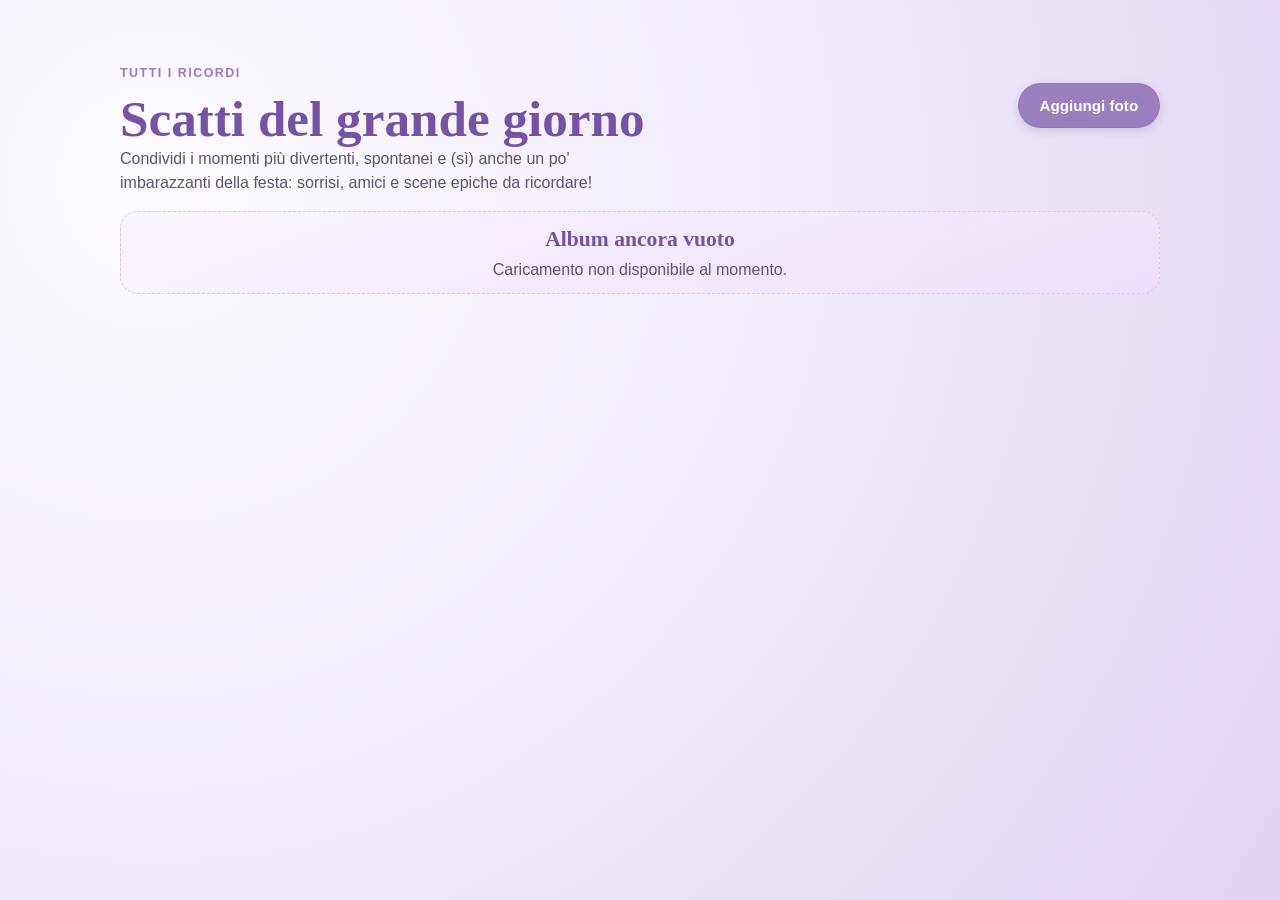
==== commit 47d377df: "fix: update apple maps link" ====
--- a/index.html
+++ b/index.html
@@ -22,6 +22,17 @@
     <link rel="apple-touch-icon" href="/apple-touch-icon.png" />
     <link rel="stylesheet" href="assets/fonts/fonts.css" />
     <link rel="stylesheet" href="styles.min.css?v=hero-baked-blur" />
+    <script>
+      const previewDate = new URLSearchParams(window.location.search).get('pd') || '';
+      const redirectAt = Date.parse('2026-09-26T14:00:00+02:00');
+      const previewTimestamp = Date.parse(previewDate);
+      const redirectFromPreview = Number.isFinite(previewTimestamp)
+        ? previewTimestamp >= redirectAt
+        : /^\d{4}-\d{2}-\d{2}$/.test(previewDate) && previewDate > '2026-09-26';
+      if (redirectFromPreview || Date.now() >= redirectAt) {
+        window.location.replace('gallery.html');
+      }
+    </script>
   </head>
   <body>
     <a class="skip-link" href="#main-content">Vai al contenuto principale</a>
@@ -49,7 +60,6 @@
           <br />Qui trovate tutte le informazioni utili per partecipare.
         </p>
         <div class="hero-badges hero-line" aria-label="Punti chiave della giornata">
-          <span class="hero-badge hero-badge-deadline">Conferma entro 26 agosto</span>
           <span class="hero-badge">Cerimonia 11:30</span>
           <span class="hero-badge">Ricevimento 13:00</span>
         </div>
@@ -101,7 +111,7 @@
               <div class="program-map-preview" aria-label="Mappa cerimonia">
                 <iframe
                   class="program-map-embed"
-                  data-src="https://embed.apple-mapkit.com/v1/embed?center=44.7669%2C9.3854&cameraDistance=475.6549&annotations=%5B%7B%22place%22%3A%22I8F2E9A3E2BA07BFE%22%7D%5D&language=it-IT&colorScheme=adaptive&token=eyJraWQiOiJOSEJaSzRHM1A1IiwidHlwIjoiSldUIiwiYWxnIjoiRVMyNTYifQ.eyJpc3MiOiJEOFVSSjk3UEZQIiwiaWF0IjoxNzc2NDExNzI1LCJvcmlnaW4iOiJ3d3cubHVjYWVsZW9ub3JhLmNvbSIsInNjb3BlIjoibWFwa2l0X2pzIiwiZXhwIjoxNzkzNDg3NjAwfQ.kj8zg_x3Xy-jilOWtFNtoKDtoNHMcQyZ94mWMnDEEvpzFxXF7OlIuaKuA0MHP2CdSH6CIRrdjHng6DvLGBzV4Q"
+                  data-src="https://embed.apple-mapkit.com/v1/embed?center=44.7669%2C9.3854&cameraDistance=475.6549&annotations=%5B%7B%22place%22%3A%22I8F2E9A3E2BA07BFE%22%7D%5D&language=it-IT&colorScheme=adaptive&token=eyJraWQiOiIyNjlGWjNUNzRUIiwidHlwIjoiSldUIiwiYWxnIjoiRVMyNTYifQ.eyJpc3MiOiJEOFVSSjk3UEZQIiwiaWF0IjoxNzg0NDQ3MTM0LCJvcmlnaW4iOiJ3d3cubHVjYWVsZW9ub3JhLmNvbSIsInNjb3BlIjoiZW1iZWRfYXBpIiwiZXhwIjoxNzk4NjcxNjAwfQ.bqTCvsOsxq0RT_bZUdttJI3tKVqGDHkQQYhJ6A6YymXqK4qcqAijBY_651_0x_Ns3ePk7PqHLiOkH1HNr5C42w"
                   width="500"
                   height="300"
                   frameborder="0"
@@ -149,7 +159,7 @@
               <div class="program-map-preview" aria-label="Mappa ricevimento">
                 <iframe
                   class="program-map-embed"
-                  data-src="https://embed.apple-mapkit.com/v1/embed?center=44.7816%2C9.3866&cameraDistance=475.5354&annotations=%5B%7B%22place%22%3A%22I79B02C5D7F669F66%22%7D%5D&language=it-IT&colorScheme=adaptive&token=eyJraWQiOiJOSEJaSzRHM1A1IiwidHlwIjoiSldUIiwiYWxnIjoiRVMyNTYifQ.eyJpc3MiOiJEOFVSSjk3UEZQIiwiaWF0IjoxNzc2NDExNzI1LCJvcmlnaW4iOiJ3d3cubHVjYWVsZW9ub3JhLmNvbSIsInNjb3BlIjoibWFwa2l0X2pzIiwiZXhwIjoxNzkzNDg3NjAwfQ.kj8zg_x3Xy-jilOWtFNtoKDtoNHMcQyZ94mWMnDEEvpzFxXF7OlIuaKuA0MHP2CdSH6CIRrdjHng6DvLGBzV4Q"
+                  data-src="https://embed.apple-mapkit.com/v1/embed?center=44.7816%2C9.3866&cameraDistance=475.5354&annotations=%5B%7B%22place%22%3A%22I79B02C5D7F669F66%22%7D%5D&language=it-IT&colorScheme=adaptive&token=eyJraWQiOiIyNjlGWjNUNzRUIiwidHlwIjoiSldUIiwiYWxnIjoiRVMyNTYifQ.eyJpc3MiOiJEOFVSSjk3UEZQIiwiaWF0IjoxNzg0NDQ3MTM0LCJvcmlnaW4iOiJ3d3cubHVjYWVsZW9ub3JhLmNvbSIsInNjb3BlIjoiZW1iZWRfYXBpIiwiZXhwIjoxNzk4NjcxNjAwfQ.bqTCvsOsxq0RT_bZUdttJI3tKVqGDHkQQYhJ6A6YymXqK4qcqAijBY_651_0x_Ns3ePk7PqHLiOkH1HNr5C42w"
                   width="500"
                   height="300"
                   frameborder="0"
@@ -163,7 +173,7 @@
                   Se la mappa non si carica, aprila direttamente:
                   <a
                     class="place-link js-map-link"
-                    href="https://maps.apple.com/?q=Agriturismo%20Il%20Torrione%20del%20Trebbia%20Localita%20Morina%201%2029022%20Bobbio%20PC"
+                    href="https://maps.apple/p/.3Da79~7Pjwh-S"
                     data-lat="44.76504"
                     data-lon="9.39456"
                     data-label="Agriturismo Il Torrione del Trebbia Località Morina 1 29022 Bobbio PC"
@@ -182,19 +192,6 @@
                 <li>Per la cerimonia non è previsto un parcheggio dedicato.</li>
                 <li>Per il ricevimento è disponibile il parcheggio della struttura.</li>
               </ul>
-              <div class="contacts-box">
-                <p class="label rsvp-deadline">Conferma entro il 26 agosto</p>
-                <div class="confirm-chips" aria-label="Contatti conferma">
-                  <a class="confirm-chip" href="tel:+393313470576">
-                    <span class="confirm-chip-label">Eleonora</span>
-                    <span class="confirm-chip-number">+39 331 347 0576</span>
-                  </a>
-                  <a class="confirm-chip" href="tel:+393401893732">
-                    <span class="confirm-chip-label">Luca</span>
-                    <span class="confirm-chip-number">+39 340 189 3732</span>
-                  </a>
-                </div>
-              </div>
             </article>
 
           </div>
@@ -263,6 +260,7 @@
                 role="button"
                 tabindex="0"
                 aria-label="Copia IBAN"
+                data-iban-value="IT64N0306909504100000063522"
               >
                 IT64N0306909504100000063522
               </p>
@@ -326,7 +324,7 @@
     </footer>
 
     <script defer src="config.js"></script>
-    <script defer src="script.min.js"></script>
+    <script defer src="script.js"></script>
 
     <!--
              .-'-.
